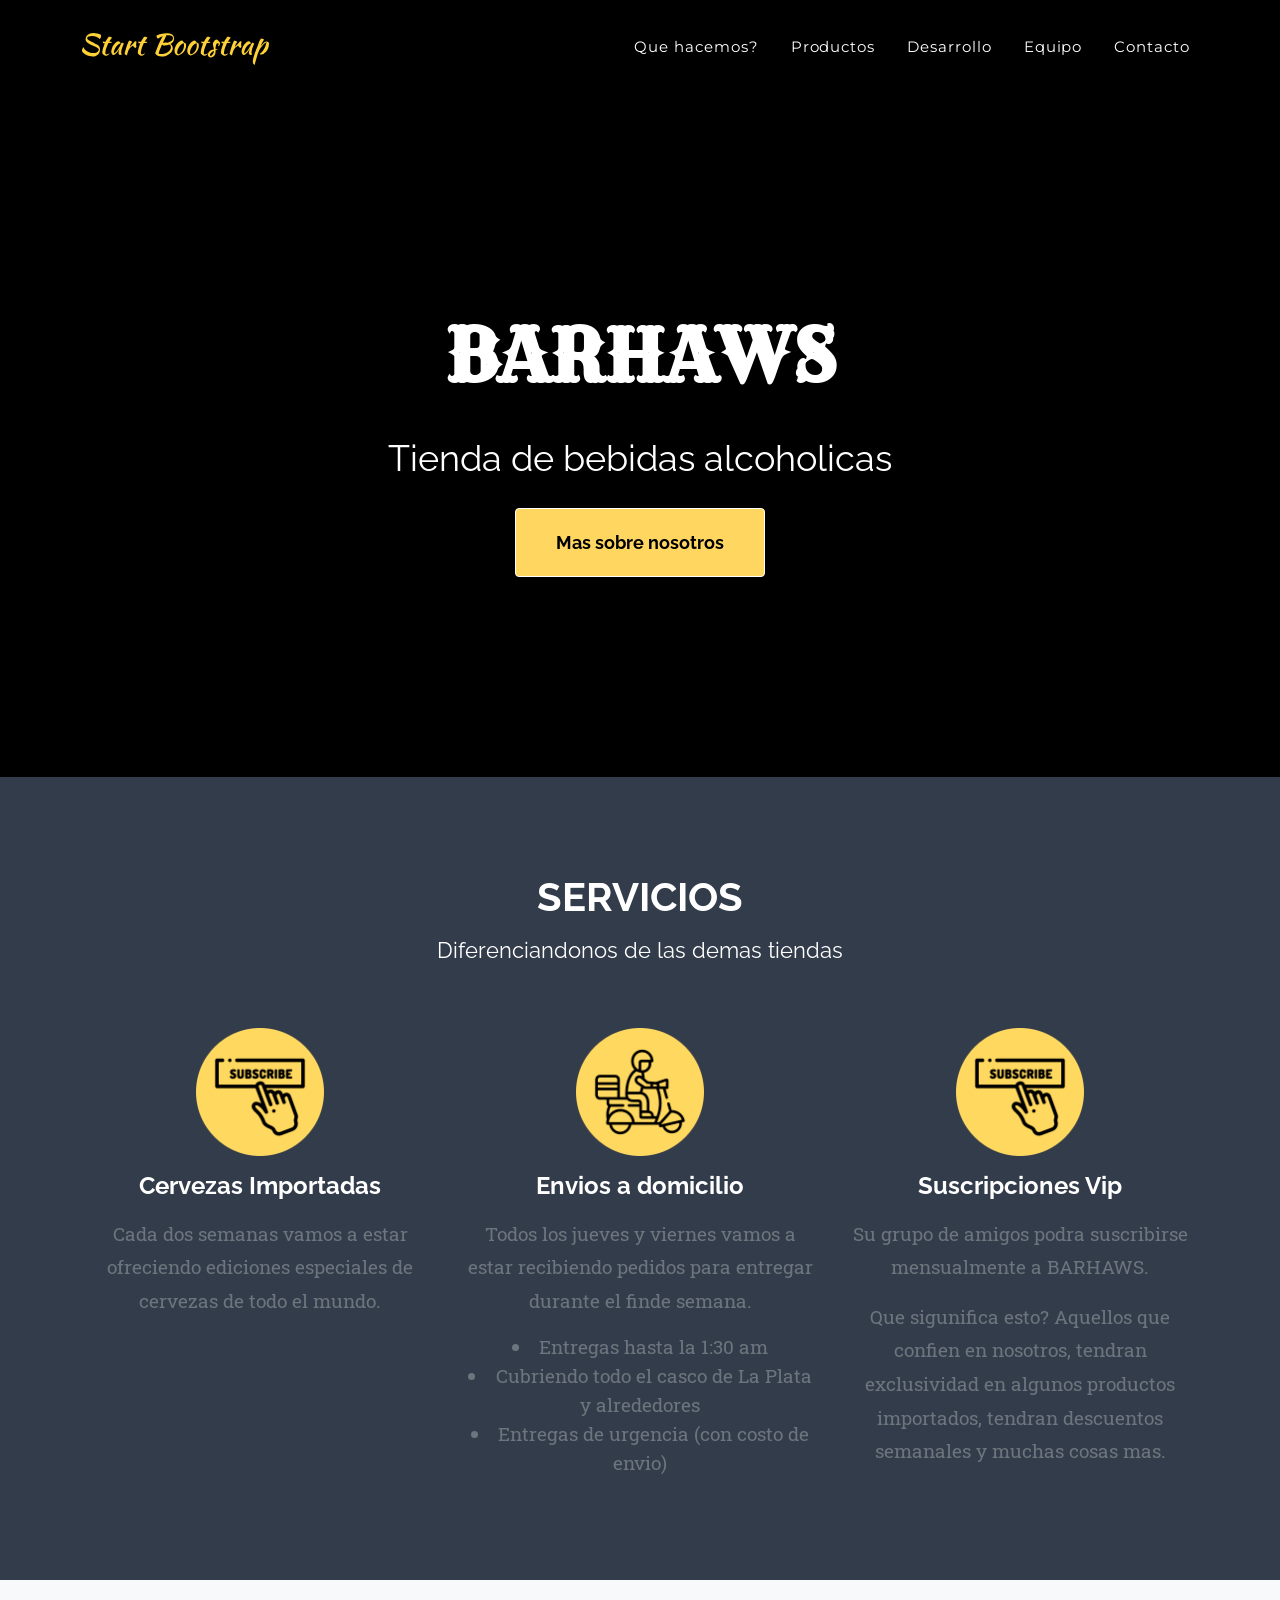
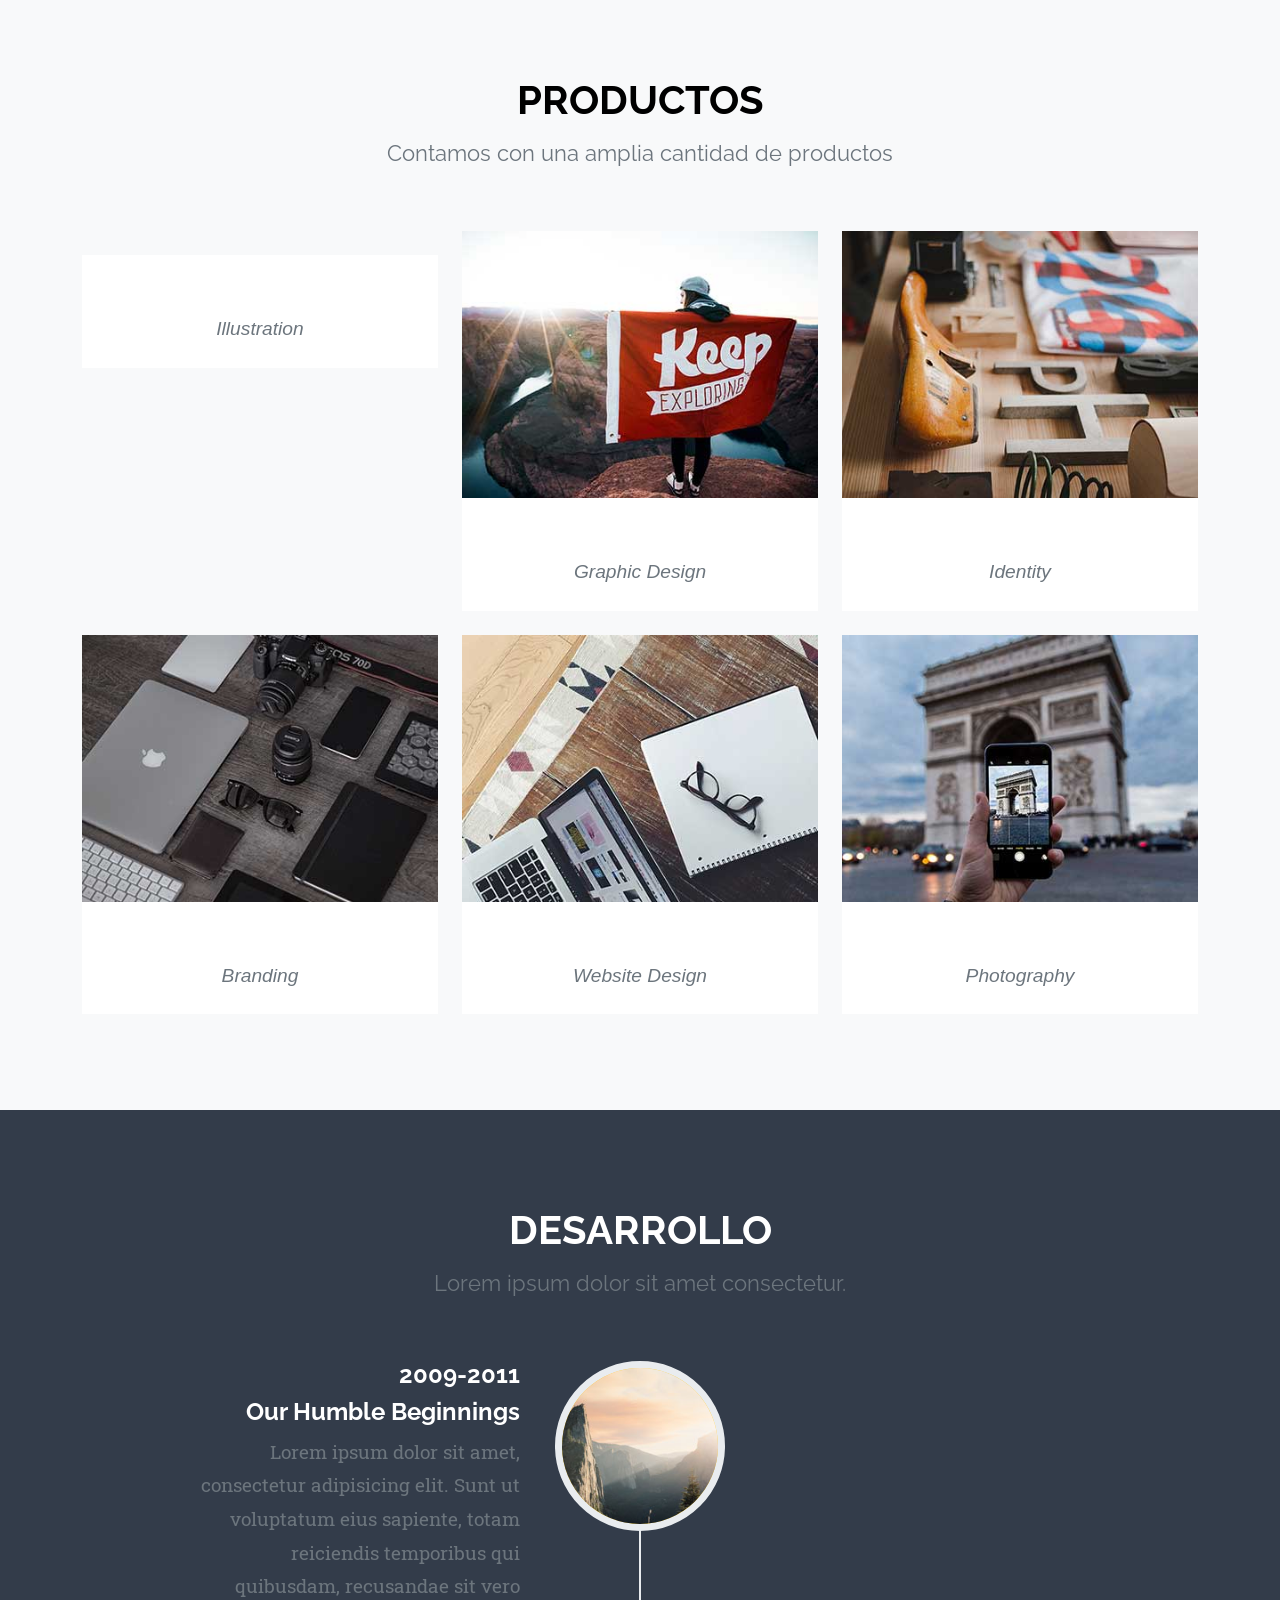
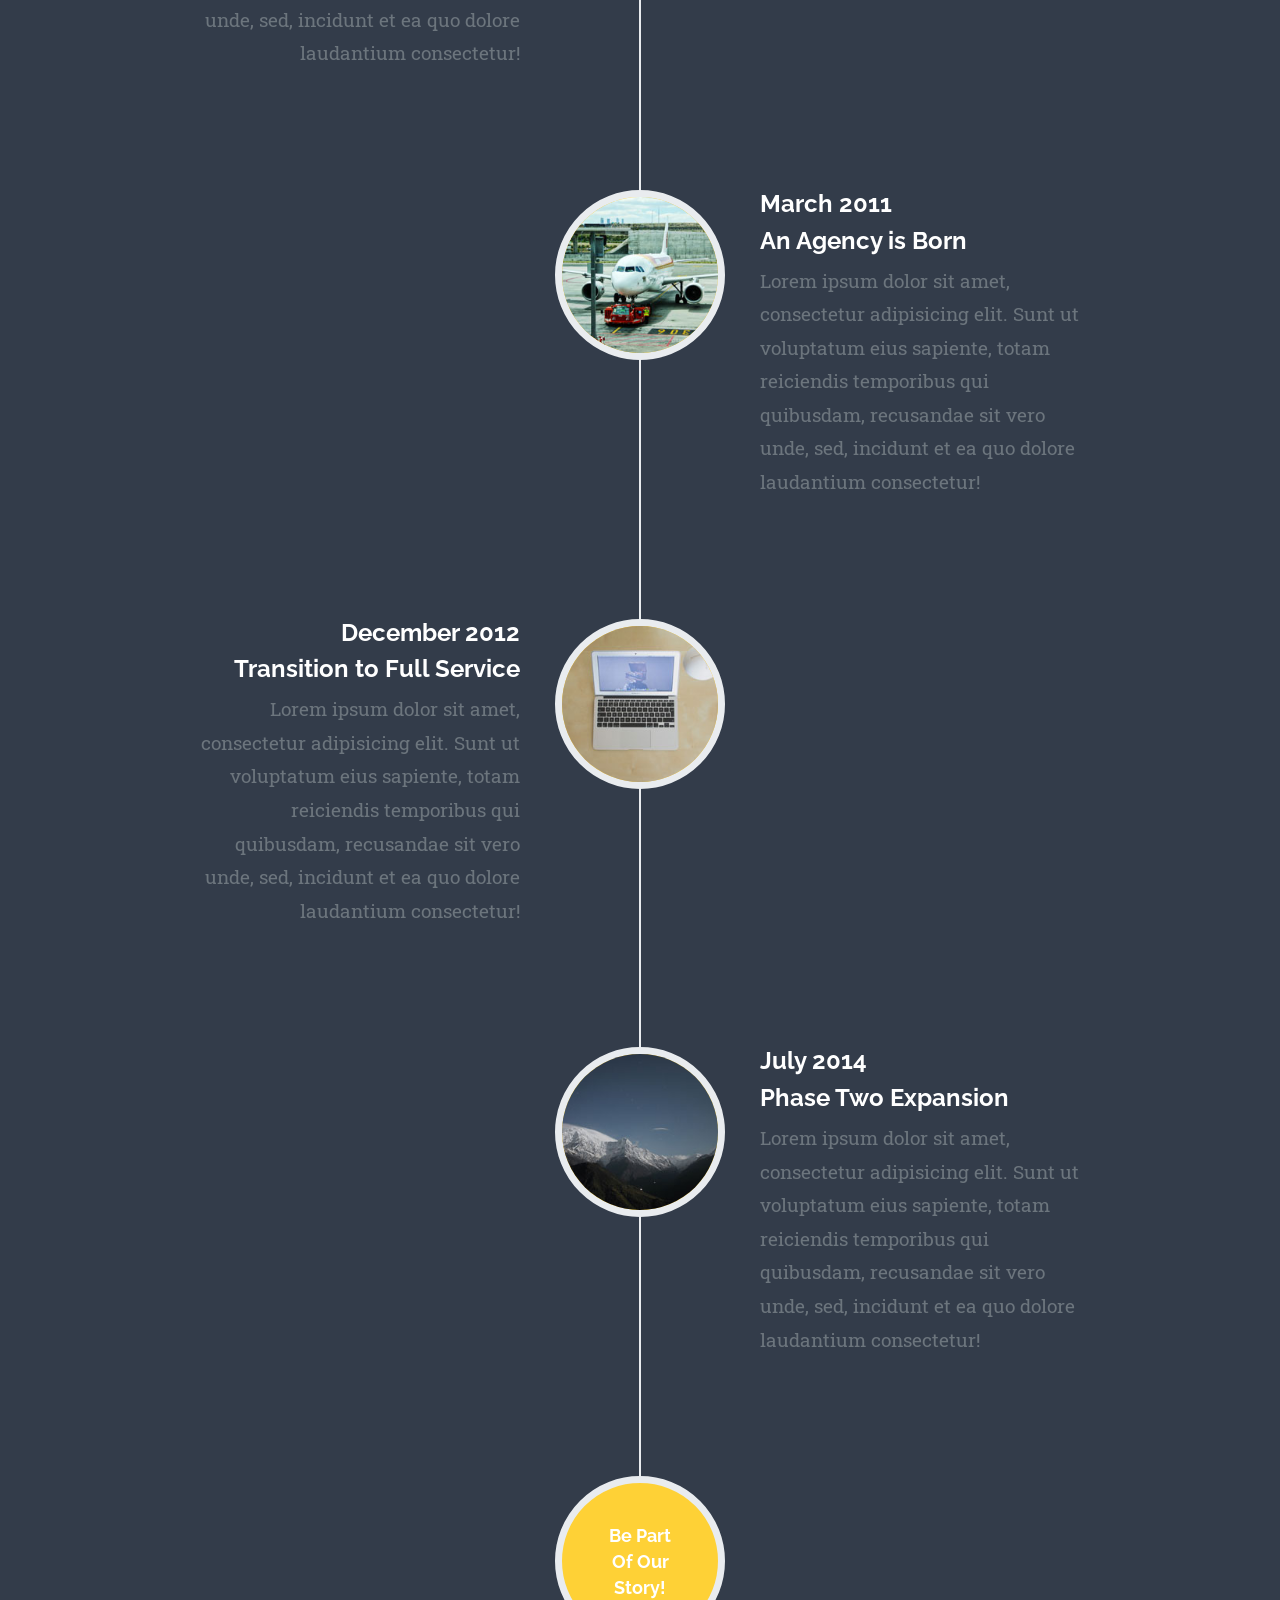
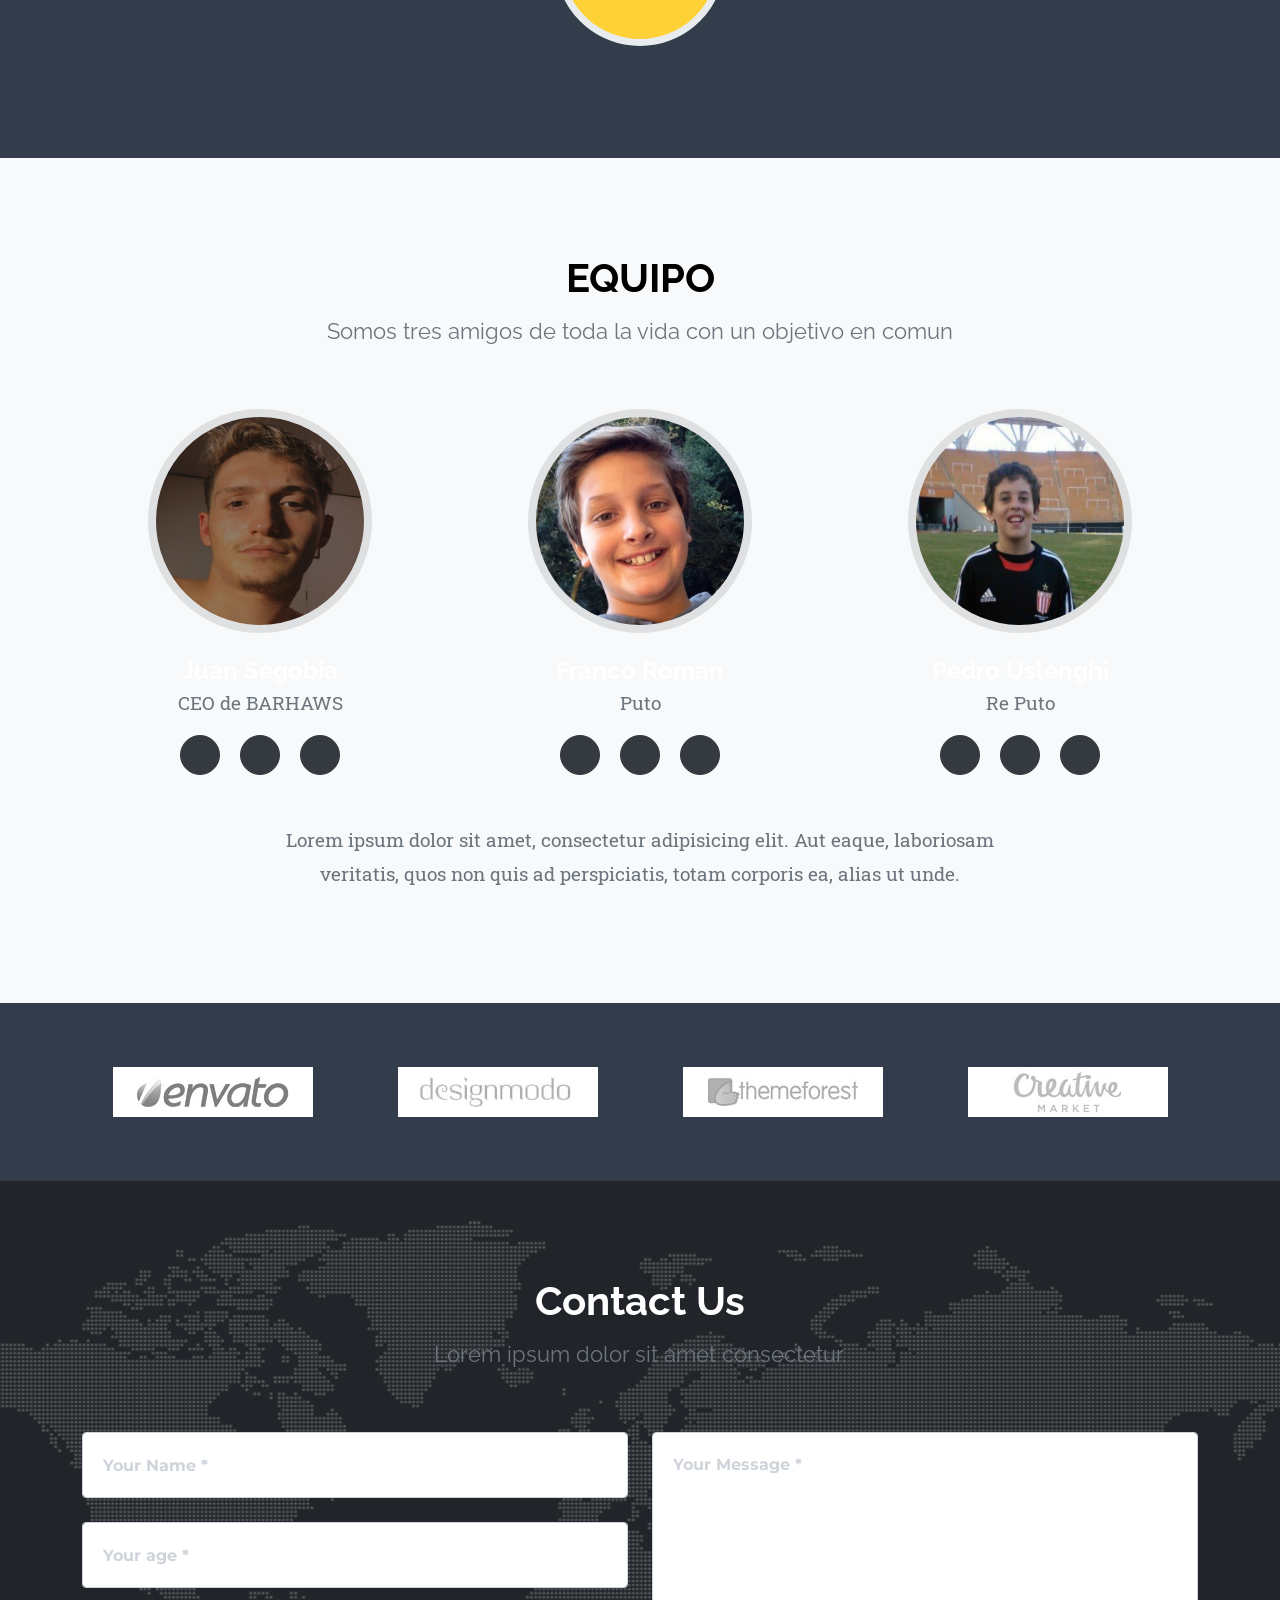
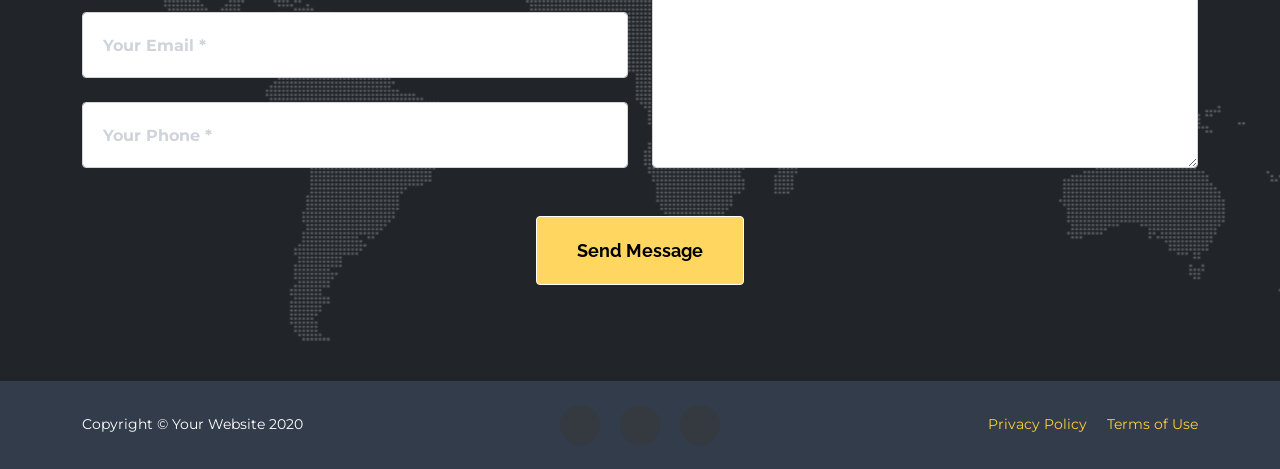
==== Paginaweb-1/index.html @ d89da829 "Add files via upload" ====
<!DOCTYPE html>
<html lang="en">
    <head>
        <meta charset="utf-8" />
        <meta name="viewport" content="width=device-width, initial-scale=1, shrink-to-fit=no" />
        <meta name="description" content="" />
        <meta name="author" content="" />
        <title>BARHAWS - Liquor Store</title>
        <link rel="icon" type="image/x-icon" href="assets/img/favicon.ico" />
        <!-- Font Awesome icons (free version)-->
        <script src="https://use.fontawesome.com/releases/v5.13.0/js/all.js" crossorigin="anonymous"></script>
        <!-- Google fonts-->
        <link href="https://fonts.googleapis.com/css?family=Montserrat:400,700" rel="stylesheet" type="text/css" />
        <link href="https://fonts.googleapis.com/css2?family=Raleway&display=swap" rel="stylesheet">
        <link href="https://fonts.googleapis.com/css?family=Roboto+Slab:400,100,300,700" rel="stylesheet" type="text/css" />
        <link href="https://fonts.googleapis.com/css2?family=Rye&display=swap" rel="stylesheet" type="text/css">
        <!-- Core theme CSS (includes Bootstrap)-->
        <link href="css/styles.css" rel="stylesheet" />
    </head>
    <body id="page-top">
        <!-- Navigation-->
        <nav class="navbar navbar-expand-lg navbar-dark fixed-top" id="mainNav">
            <div class="container">
                <a class="navbar-brand js-scroll-trigger" href="#page-top"><img src="assets/img/navbar-logo.svg" alt="" /></a>
                <button class="navbar-toggler navbar-toggler-right" type="button" data-toggle="collapse" data-target="#navbarResponsive" aria-controls="navbarResponsive" aria-expanded="false" aria-label="Toggle navigation">
                    Menu
                    <i class="fas fa-bars ml-1"></i>
                </button>
                <div class="collapse navbar-collapse" id="navbarResponsive">
                    <ul class="navbar-nav text-uppercase ml-auto">
                        <li class="nav-item"><a class="nav-link js-scroll-trigger" href="#services">Que hacemos?</a></li>
                        <li class="nav-item"><a class="nav-link js-scroll-trigger" href="#portfolio">Productos</a></li>
                        <li class="nav-item"><a class="nav-link js-scroll-trigger" href="#about">Desarrollo</a></li>
                        <li class="nav-item"><a class="nav-link js-scroll-trigger" href="#team">Equipo</a></li>
                        <li class="nav-item"><a class="nav-link js-scroll-trigger" href="#contact">Contacto</a></li>
                    </ul>
                </div>
            </div>
        </nav>
        <!-- Masthead-->
        <header class="masthead">
            <div class="container">
              <div class="masthead-heading text-titulo">BARHAWS</div>
                <div class="masthead-subheading">Tienda de bebidas alcoholicas</div>
                <a class="btn btn-primary btn-xl text-uppercase js-scroll-trigger" href="#services">Mas sobre nosotros</a>
            </div>
        </header>
        <!-- Services-->
        <section class="page-section" id="services">
            <div class="container">
                <div class="text-center">
                    <h2 class="section-heading text-Servicios">Servicios</h2>
                    <h3 class="section-subheading">Diferenciandonos de las demas tiendas</h3>
                </div>
                <div class="row text-center">
                    <div class="col-md-4">
                        <img src="assets/img/suscribir.png" alt="">
                        <h4 class="my-3">Cervezas Importadas</h4>
                        <p class="text-muted">Cada dos semanas vamos a estar ofreciendo ediciones especiales de cervezas de todo el mundo.</p>
                    </div>
                    <div class="col-md-4">
                        <img src="assets/img/repartidor.png" alt="">
                        <h4 class="my-3">Envios a domicilio</h4>
                        <p class="text-muted">Todos los jueves y viernes vamos a estar recibiendo pedidos para entregar durante el finde semana.</p>
                        <li class="text-muted"> Entregas hasta la 1:30 am </li>
                        <li class="text-muted"> Cubriendo todo el casco de La Plata y alrededores </li>
                        <li class="text-muted"> Entregas de urgencia (con costo de envio)</li>

                    </div>
                    <div class="col-md-4">
                        <img src="assets/img/suscribir.png" alt="">
                        <h4 class="my-3">Suscripciones Vip</h4>
                        <p class="text-muted"> Su grupo de amigos podra suscribirse mensualmente a BARHAWS.</p>
                        <p class="text-muted"> Que sigunifica esto? Aquellos que confien en nosotros, tendran exclusividad en algunos productos importados, tendran descuentos semanales y muchas cosas mas. </p>
                    </div>
                </div>
            </div>
        </section>
        <!-- Portfolio Grid-->
        <section class="page-section bg-light" id="portfolio">
            <div class="container">
                <div class="text-center">
                    <h2 class="section-heading text-productos">Productos</h2>
                    <h3 class="section-subheading text-muted">Contamos con una amplia cantidad de productos</h3>
                </div>
                <div class="row">
                    <div class="col-lg-4 col-sm-6 mb-4">
                        <div class="portfolio-item">
                            <a class="portfolio-link" data-toggle="modal" href="#portfolioModal1">
                                <div class="portfolio-hover">
                                    <div class="portfolio-hover-content"><i class="fas fa-plus fa-3x"></i></div>
                                </div>
                                <img class="img-fluid" src="assets/img/logo.jpeg" alt="" />
                            </a>
                            <div class="portfolio-caption">
                                <div class="portfolio-caption-heading">Threads</div>
                                <div class="portfolio-caption-subheading text-muted">Illustration</div>
                            </div>
                        </div>
                    </div>
                    <div class="col-lg-4 col-sm-6 mb-4">
                        <div class="portfolio-item">
                            <a class="portfolio-link" data-toggle="modal" href="#portfolioModal2">
                                <div class="portfolio-hover">
                                    <div class="portfolio-hover-content"><i class="fas fa-plus fa-3x"></i></div>
                                </div>
                                <img class="img-fluid" src="assets/img/portfolio/02-thumbnail.jpg" alt="" />
                            </a>
                            <div class="portfolio-caption">
                                <div class="portfolio-caption-heading">Explore</div>
                                <div class="portfolio-caption-subheading text-muted">Graphic Design</div>
                            </div>
                        </div>
                    </div>
                    <div class="col-lg-4 col-sm-6 mb-4">
                        <div class="portfolio-item">
                            <a class="portfolio-link" data-toggle="modal" href="#portfolioModal3">
                                <div class="portfolio-hover">
                                    <div class="portfolio-hover-content"><i class="fas fa-plus fa-3x"></i></div>
                                </div>
                                <img class="img-fluid" src="assets/img/portfolio/03-thumbnail.jpg" alt="" />
                            </a>
                            <div class="portfolio-caption">
                                <div class="portfolio-caption-heading">Finish</div>
                                <div class="portfolio-caption-subheading text-muted">Identity</div>
                            </div>
                        </div>
                    </div>
                    <div class="col-lg-4 col-sm-6 mb-4 mb-lg-0">
                        <div class="portfolio-item">
                            <a class="portfolio-link" data-toggle="modal" href="#portfolioModal4">
                                <div class="portfolio-hover">
                                    <div class="portfolio-hover-content"><i class="fas fa-plus fa-3x"></i></div>
                                </div>
                                <img class="img-fluid" src="assets/img/portfolio/04-thumbnail.jpg" alt="" />
                            </a>
                            <div class="portfolio-caption">
                                <div class="portfolio-caption-heading">Lines</div>
                                <div class="portfolio-caption-subheading text-muted">Branding</div>
                            </div>
                        </div>
                    </div>
                    <div class="col-lg-4 col-sm-6 mb-4 mb-sm-0">
                        <div class="portfolio-item">
                            <a class="portfolio-link" data-toggle="modal" href="#portfolioModal5">
                                <div class="portfolio-hover">
                                    <div class="portfolio-hover-content"><i class="fas fa-plus fa-3x"></i></div>
                                </div>
                                <img class="img-fluid" src="assets/img/portfolio/05-thumbnail.jpg" alt="" />
                            </a>
                            <div class="portfolio-caption">
                                <div class="portfolio-caption-heading">Southwest</div>
                                <div class="portfolio-caption-subheading text-muted">Website Design</div>
                            </div>
                        </div>
                    </div>
                    <div class="col-lg-4 col-sm-6">
                        <div class="portfolio-item">
                            <a class="portfolio-link" data-toggle="modal" href="#portfolioModal6">
                                <div class="portfolio-hover">
                                    <div class="portfolio-hover-content"><i class="fas fa-plus fa-3x"></i></div>
                                </div>
                                <img class="img-fluid" src="assets/img/portfolio/06-thumbnail.jpg" alt="" />
                            </a>
                            <div class="portfolio-caption">
                                <div class="portfolio-caption-heading">Window</div>
                                <div class="portfolio-caption-subheading text-muted">Photography</div>
                            </div>
                        </div>
                    </div>
                </div>
            </div>
        </section>
        <!-- About-->
        <section class="page-section" id="about">
            <div class="container">
                <div class="text-center">
                    <h2 class="section-heading text-Desarrollo">Desarrollo</h2>
                    <h3 class="section-subheading text-muted">Lorem ipsum dolor sit amet consectetur.</h3>
                </div>
                <ul class="timeline">
                    <li>
                        <div class="timeline-image"><img class="rounded-circle img-fluid" src="assets/img/about/1.jpg" alt="" /></div>
                        <div class="timeline-panel">
                            <div class="timeline-heading">
                                <h4>2009-2011</h4>
                                <h4 class="subheading">Our Humble Beginnings</h4>
                            </div>
                            <div class="timeline-body"><p class="text-muted">Lorem ipsum dolor sit amet, consectetur adipisicing elit. Sunt ut voluptatum eius sapiente, totam reiciendis temporibus qui quibusdam, recusandae sit vero unde, sed, incidunt et ea quo dolore laudantium consectetur!</p></div>
                        </div>
                    </li>
                    <li class="timeline-inverted">
                        <div class="timeline-image"><img class="rounded-circle img-fluid" src="assets/img/about/2.jpg" alt="" /></div>
                        <div class="timeline-panel">
                            <div class="timeline-heading">
                                <h4>March 2011</h4>
                                <h4 class="subheading">An Agency is Born</h4>
                            </div>
                            <div class="timeline-body"><p class="text-muted">Lorem ipsum dolor sit amet, consectetur adipisicing elit. Sunt ut voluptatum eius sapiente, totam reiciendis temporibus qui quibusdam, recusandae sit vero unde, sed, incidunt et ea quo dolore laudantium consectetur!</p></div>
                        </div>
                    </li>
                    <li>
                        <div class="timeline-image"><img class="rounded-circle img-fluid" src="assets/img/about/3.jpg" alt="" /></div>
                        <div class="timeline-panel">
                            <div class="timeline-heading">
                                <h4>December 2012</h4>
                                <h4 class="subheading">Transition to Full Service</h4>
                            </div>
                            <div class="timeline-body"><p class="text-muted">Lorem ipsum dolor sit amet, consectetur adipisicing elit. Sunt ut voluptatum eius sapiente, totam reiciendis temporibus qui quibusdam, recusandae sit vero unde, sed, incidunt et ea quo dolore laudantium consectetur!</p></div>
                        </div>
                    </li>
                    <li class="timeline-inverted">
                        <div class="timeline-image"><img class="rounded-circle img-fluid" src="assets/img/about/4.jpg" alt="" /></div>
                        <div class="timeline-panel">
                            <div class="timeline-heading">
                                <h4>July 2014</h4>
                                <h4 class="subheading">Phase Two Expansion</h4>
                            </div>
                            <div class="timeline-body"><p class="text-muted">Lorem ipsum dolor sit amet, consectetur adipisicing elit. Sunt ut voluptatum eius sapiente, totam reiciendis temporibus qui quibusdam, recusandae sit vero unde, sed, incidunt et ea quo dolore laudantium consectetur!</p></div>
                        </div>
                    </li>
                    <li class="timeline-inverted">
                        <div class="timeline-image">
                            <h4>
                                Be Part
                                <br />
                                Of Our
                                <br />
                                Story!
                            </h4>
                        </div>
                    </li>
                </ul>
            </div>
        </section>
        <!-- Team-->
        <section class="page-section bg-light" id="team">
            <div class="container">
                <div class="text-center">
                    <h2 class="section-heading text-Equipo">Equipo</h2>
                    <h3 class="section-subheading text-muted">Somos tres amigos de toda la vida con un objetivo en comun</h3>
                </div>
                <div class="row">
                    <div class="col-lg-4">
                        <div class="team-member">
                            <img class="mx-auto rounded-circle" src="assets/img/team/juan.jpeg" alt="" />
                            <h4>Juan Segobia</h4>
                            <p class="text-muted">CEO de BARHAWS</p>
                            <a class="btn btn-dark btn-social mx-2" href="https://twitter.com/JuanSegobiaa" target="blank"><i class="fab fa-twitter"></i></a>
                            <a class="btn btn-dark btn-social mx-2" href="https://www.facebook.com/juan.segoo/" target="blank"><i class="fab fa-facebook-f"></i></a>
                            <a class="btn btn-dark btn-social mx-2" href="https://www.instagram.com/juansegobiaa/?hl=es-la" target="blank"><i class="fab fa-instagram"></i></a>
                        </div>
                    </div>
                    <div class="col-lg-4">
                        <div class="team-member">
                            <img class="mx-auto rounded-circle" src="assets/img/team/fran.jpg" alt="" />
                            <h4>Franco Roman</h4>
                            <p class="text-muted">Puto</p>
                            <a class="btn btn-dark btn-social mx-2" href="https://www.instagram.com/francoroman2/?hl=es-la" target="blank"><i class="fab fa-twitter"></i></a>
                            <a class="btn btn-dark btn-social mx-2" href="https://www.facebook.com/franco.romangelp" target="blank"><i class="fab fa-facebook-f"></i></a>
                            <a class="btn btn-dark btn-social mx-2" href="https://twitter.com/JuanSegobiaa" target="blank"><i class="fab fa-instagram"></i></a>
                        </div>
                    </div>
                    <div class="col-lg-4">
                        <div class="team-member">
                            <img class="mx-auto rounded-circle" src="assets/img/team/pedro1.jpg" alt="" />
                            <h4>Pedro Uslenghi</h4>
                            <p class="text-muted">Re Puto</p>
                            <a class="btn btn-dark btn-social mx-2" href="https://twitter.com/UslenghiPedro" target="blank"><i class="fab fa-twitter"></i></a>
                            <a class="btn btn-dark btn-social mx-2" href="https://www.facebook.com/pedro.uslenghi.9" target="blank"><i class="fab fa-facebook-f"></i></a>
                            <a class="btn btn-dark btn-social mx-2" href="https://www.instagram.com/pedro.uslenghi/?hl=es-la" target="blank"><i class="fab fa-instagram"></i></a>
                        </div>
                    </div>
                </div>
                <div class="row">
                    <div class="col-lg-8 mx-auto text-center"><p class="large text-muted">Lorem ipsum dolor sit amet, consectetur adipisicing elit. Aut eaque, laboriosam veritatis, quos non quis ad perspiciatis, totam corporis ea, alias ut unde.</p></div>
                </div>
            </div>
        </section>
        <!-- Clients-->
        <div class="py-5">
            <div class="container">
                <div class="row">
                    <div class="col-md-3 col-sm-6 my-3">
                        <a href="#!"><img class="img-fluid d-block mx-auto" src="assets/img/logos/envato.jpg" alt="" /></a>
                    </div>
                    <div class="col-md-3 col-sm-6 my-3">
                        <a href="#!"><img class="img-fluid d-block mx-auto" src="assets/img/logos/designmodo.jpg" alt="" /></a>
                    </div>
                    <div class="col-md-3 col-sm-6 my-3">
                        <a href="#!"><img class="img-fluid d-block mx-auto" src="assets/img/logos/themeforest.jpg" alt="" /></a>
                    </div>
                    <div class="col-md-3 col-sm-6 my-3">
                        <a href="#!"><img class="img-fluid d-block mx-auto" src="assets/img/logos/creative-market.jpg" alt="" /></a>
                    </div>
                </div>
            </div>
        </div>
        <!-- Contact-->
        <section class="page-section" id="contact">
            <div class="container">
                <div class="text-center">
                    <h2 class="section-heading text-uppercase">Contact Us</h2>
                    <h3 class="section-subheading text-muted">Lorem ipsum dolor sit amet consectetur.</h3>
                </div>
                <form id="contactForm" name="sentMessage" novalidate="novalidate">
                    <div class="row align-items-stretch mb-5">
                        <div class="col-md-6">

                            <div class="form-group">
                                <input class="form-control" id="name" type="text" placeholder="Your Name *" required="required" data-validation-required-message="Please enter your name." />
                                <p class="help-block text-danger"></p>
                            </div>

                            <div class="form-group">
                              <input class="form-control" id="age" type="number" min="18" max="99" placeholder="Your age *" required="required" data-validation-required-message="Please enter your age." />
                              <p class="help-block text-danger"></p>
                            </div>

                            <div class="form-group">
                                <input class="form-control" id="email" type="email" placeholder="Your Email *" required="required" data-validation-required-message="Please enter your email address." />
                                <p class="help-block text-danger"></p>
                            </div>

                            <div class="form-group mb-md-0">
                                <input class="form-control" id="phone" type="tel" placeholder="Your Phone *" required="required" data-validation-required-message="Please enter your phone number." />
                                <p class="help-block text-danger"></p>
                            </div>

                        </div>
                        <div class="col-md-6">
                            <div class="form-group form-group-textarea mb-md-0">
                                <textarea class="form-control" id="message" placeholder="Your Message *" required="required" data-validation-required-message="Please enter a message."></textarea>
                                <p class="help-block text-danger"></p>
                            </div>
                        </div>
                    </div>
                    <div class="text-center">
                        <div id="success"></div>
                        <button class="btn btn-primary btn-xl text-uppercase" id="sendMessageButton" type="submit">Send Message</button>
                    </div>
                </form>
            </div>
        </section>
        <!-- Footer-->
        <footer class="footer py-4">
            <div class="container">
                <div class="row align-items-center">
                    <div class="col-lg-4 text-lg-left">Copyright © Your Website 2020</div>
                    <div class="col-lg-4 my-3 my-lg-0">
                        <a class="btn btn-dark btn-social mx-2" href="#!"><i class="fab fa-twitter"></i></a>
                        <a class="btn btn-dark btn-social mx-2" href="#!"><i class="fab fa-facebook-f"></i></a>
                        <a class="btn btn-dark btn-social mx-2" href="#!"><i class="fab fa-linkedin-in"></i></a>
                    </div>
                    <div class="col-lg-4 text-lg-right">
                        <a class="mr-3" href="#!">Privacy Policy</a>
                        <a href="#!">Terms of Use</a>
                    </div>
                </div>
            </div>
        </footer>
        <!-- Portfolio Modals-->
        <!-- Modal 1-->
        <div class="portfolio-modal modal fade" id="portfolioModal1" tabindex="-1" role="dialog" aria-hidden="true">
            <div class="modal-dialog">
                <div class="modal-content">
                    <div class="close-modal" data-dismiss="modal"><img src="assets/img/close-icon.svg" alt="Close modal" /></div>
                    <div class="container">
                        <div class="row justify-content-center">
                            <div class="col-lg-8">
                                <div class="modal-body">
                                    <!-- Project Details Go Here-->
                                    <h2 class="text-uppercase">Project Name</h2>
                                    <p class="item-intro text-muted">Lorem ipsum dolor sit amet consectetur.</p>
                                    <img class="img-fluid d-block mx-auto" src="assets/img/portfolio/01-full.jpg" alt="" />
                                    <p>Use this area to describe your project. Lorem ipsum dolor sit amet, consectetur adipisicing elit. Est blanditiis dolorem culpa incidunt minus dignissimos deserunt repellat aperiam quasi sunt officia expedita beatae cupiditate, maiores repudiandae, nostrum, reiciendis facere nemo!</p>
                                    <ul class="list-inline">
                                        <li>Date: January 2020</li>
                                        <li>Client: Threads</li>
                                        <li>Category: Illustration</li>
                                    </ul>
                                    <button class="btn btn-primary" data-dismiss="modal" type="button">
                                        <i class="fas fa-times mr-1"></i>
                                        Close Project
                                    </button>
                                </div>
                            </div>
                        </div>
                    </div>
                </div>
            </div>
        </div>
        <!-- Modal 2-->
        <div class="portfolio-modal modal fade" id="portfolioModal2" tabindex="-1" role="dialog" aria-hidden="true">
            <div class="modal-dialog">
                <div class="modal-content">
                    <div class="close-modal" data-dismiss="modal"><img src="assets/img/close-icon.svg" alt="Close modal" /></div>
                    <div class="container">
                        <div class="row justify-content-center">
                            <div class="col-lg-8">
                                <div class="modal-body">
                                    <!-- Project Details Go Here-->
                                    <h2 class="text-uppercase">Project Name</h2>
                                    <p class="item-intro text-muted">Lorem ipsum dolor sit amet consectetur.</p>
                                    <img class="img-fluid d-block mx-auto" src="assets/img/portfolio/02-full.jpg" alt="" />
                                    <p>Use this area to describe your project. Lorem ipsum dolor sit amet, consectetur adipisicing elit. Est blanditiis dolorem culpa incidunt minus dignissimos deserunt repellat aperiam quasi sunt officia expedita beatae cupiditate, maiores repudiandae, nostrum, reiciendis facere nemo!</p>
                                    <ul class="list-inline">
                                        <li>Date: January 2020</li>
                                        <li>Client: Explore</li>
                                        <li>Category: Graphic Design</li>
                                    </ul>
                                    <button class="btn btn-primary" data-dismiss="modal" type="button">
                                        <i class="fas fa-times mr-1"></i>
                                        Close Project
                                    </button>
                                </div>
                            </div>
                        </div>
                    </div>
                </div>
            </div>
        </div>
        <!-- Modal 3-->
        <div class="portfolio-modal modal fade" id="portfolioModal3" tabindex="-1" role="dialog" aria-hidden="true">
            <div class="modal-dialog">
                <div class="modal-content">
                    <div class="close-modal" data-dismiss="modal"><img src="assets/img/close-icon.svg" alt="Close modal" /></div>
                    <div class="container">
                        <div class="row justify-content-center">
                            <div class="col-lg-8">
                                <div class="modal-body">
                                    <!-- Project Details Go Here-->
                                    <h2 class="text-uppercase">Project Name</h2>
                                    <p class="item-intro text-muted">Lorem ipsum dolor sit amet consectetur.</p>
                                    <img class="img-fluid d-block mx-auto" src="assets/img/portfolio/03-full.jpg" alt="" />
                                    <p>Use this area to describe your project. Lorem ipsum dolor sit amet, consectetur adipisicing elit. Est blanditiis dolorem culpa incidunt minus dignissimos deserunt repellat aperiam quasi sunt officia expedita beatae cupiditate, maiores repudiandae, nostrum, reiciendis facere nemo!</p>
                                    <ul class="list-inline">
                                        <li>Date: January 2020</li>
                                        <li>Client: Finish</li>
                                        <li>Category: Identity</li>
                                    </ul>
                                    <button class="btn btn-primary" data-dismiss="modal" type="button">
                                        <i class="fas fa-times mr-1"></i>
                                        Close Project
                                    </button>
                                </div>
                            </div>
                        </div>
                    </div>
                </div>
            </div>
        </div>
        <!-- Modal 4-->
        <div class="portfolio-modal modal fade" id="portfolioModal4" tabindex="-1" role="dialog" aria-hidden="true">
            <div class="modal-dialog">
                <div class="modal-content">
                    <div class="close-modal" data-dismiss="modal"><img src="assets/img/close-icon.svg" alt="Close modal" /></div>
                    <div class="container">
                        <div class="row justify-content-center">
                            <div class="col-lg-8">
                                <div class="modal-body">
                                    <!-- Project Details Go Here-->
                                    <h2 class="text-uppercase">Project Name</h2>
                                    <p class="item-intro text-muted">Lorem ipsum dolor sit amet consectetur.</p>
                                    <img class="img-fluid d-block mx-auto" src="assets/img/portfolio/04-full.jpg" alt="" />
                                    <p>Use this area to describe your project. Lorem ipsum dolor sit amet, consectetur adipisicing elit. Est blanditiis dolorem culpa incidunt minus dignissimos deserunt repellat aperiam quasi sunt officia expedita beatae cupiditate, maiores repudiandae, nostrum, reiciendis facere nemo!</p>
                                    <ul class="list-inline">
                                        <li>Date: January 2020</li>
                                        <li>Client: Lines</li>
                                        <li>Category: Branding</li>
                                    </ul>
                                    <button class="btn btn-primary" data-dismiss="modal" type="button">
                                        <i class="fas fa-times mr-1"></i>
                                        Close Project
                                    </button>
                                </div>
                            </div>
                        </div>
                    </div>
                </div>
            </div>
        </div>
        <!-- Modal 5-->
        <div class="portfolio-modal modal fade" id="portfolioModal5" tabindex="-1" role="dialog" aria-hidden="true">
            <div class="modal-dialog">
                <div class="modal-content">
                    <div class="close-modal" data-dismiss="modal"><img src="assets/img/close-icon.svg" alt="Close modal" /></div>
                    <div class="container">
                        <div class="row justify-content-center">
                            <div class="col-lg-8">
                                <div class="modal-body">
                                    <!-- Project Details Go Here-->
                                    <h2 class="text-uppercase">Project Name</h2>
                                    <p class="item-intro text-muted">Lorem ipsum dolor sit amet consectetur.</p>
                                    <img class="img-fluid d-block mx-auto" src="assets/img/portfolio/05-full.jpg" alt="" />
                                    <p>Use this area to describe your project. Lorem ipsum dolor sit amet, consectetur adipisicing elit. Est blanditiis dolorem culpa incidunt minus dignissimos deserunt repellat aperiam quasi sunt officia expedita beatae cupiditate, maiores repudiandae, nostrum, reiciendis facere nemo!</p>
                                    <ul class="list-inline">
                                        <li>Date: January 2020</li>
                                        <li>Client: Southwest</li>
                                        <li>Category: Website Design</li>
                                    </ul>
                                    <button class="btn btn-primary" data-dismiss="modal" type="button">
                                        <i class="fas fa-times mr-1"></i>
                                        Close Project
                                    </button>
                                </div>
                            </div>
                        </div>
                    </div>
                </div>
            </div>
        </div>
        <!-- Modal 6-->
        <div class="portfolio-modal modal fade" id="portfolioModal6" tabindex="-1" role="dialog" aria-hidden="true">
            <div class="modal-dialog">
                <div class="modal-content">
                    <div class="close-modal" data-dismiss="modal"><img src="assets/img/close-icon.svg" alt="Close modal" /></div>
                    <div class="container">
                        <div class="row justify-content-center">
                            <div class="col-lg-8">
                                <div class="modal-body">
                                    <!-- Project Details Go Here-->
                                    <h2 class="text-uppercase">Project Name</h2>
                                    <p class="item-intro text-muted">Lorem ipsum dolor sit amet consectetur.</p>
                                    <img class="img-fluid d-block mx-auto" src="assets/img/portfolio/06-full.jpg" alt="" />
                                    <p>Use this area to describe your project. Lorem ipsum dolor sit amet, consectetur adipisicing elit. Est blanditiis dolorem culpa incidunt minus dignissimos deserunt repellat aperiam quasi sunt officia expedita beatae cupiditate, maiores repudiandae, nostrum, reiciendis facere nemo!</p>
                                    <ul class="list-inline">
                                        <li>Date: January 2020</li>
                                        <li>Client: Window</li>
                                        <li>Category: Photography</li>
                                    </ul>
                                    <button class="btn btn-primary" data-dismiss="modal" type="button">
                                        <i class="fas fa-times mr-1"></i>
                                        Close Project
                                    </button>
                                </div>
                            </div>
                        </div>
                    </div>
                </div>
            </div>
        </div>
        <!-- Bootstrap core JS-->
        <script src="https://cdnjs.cloudflare.com/ajax/libs/jquery/3.5.1/jquery.min.js"></script>
        <script src="https://stackpath.bootstrapcdn.com/bootstrap/4.5.0/js/bootstrap.bundle.min.js"></script>
        <!-- Third party plugin JS-->
        <script src="https://cdnjs.cloudflare.com/ajax/libs/jquery-easing/1.4.1/jquery.easing.min.js"></script>
        <!-- Contact form JS-->
        <script src="assets/mail/jqBootstrapValidation.js"></script>
        <script src="assets/mail/contact_me.js"></script>
        <!-- Core theme JS-->
        <script src="js/scripts.js"></script>
    </body>
</html>
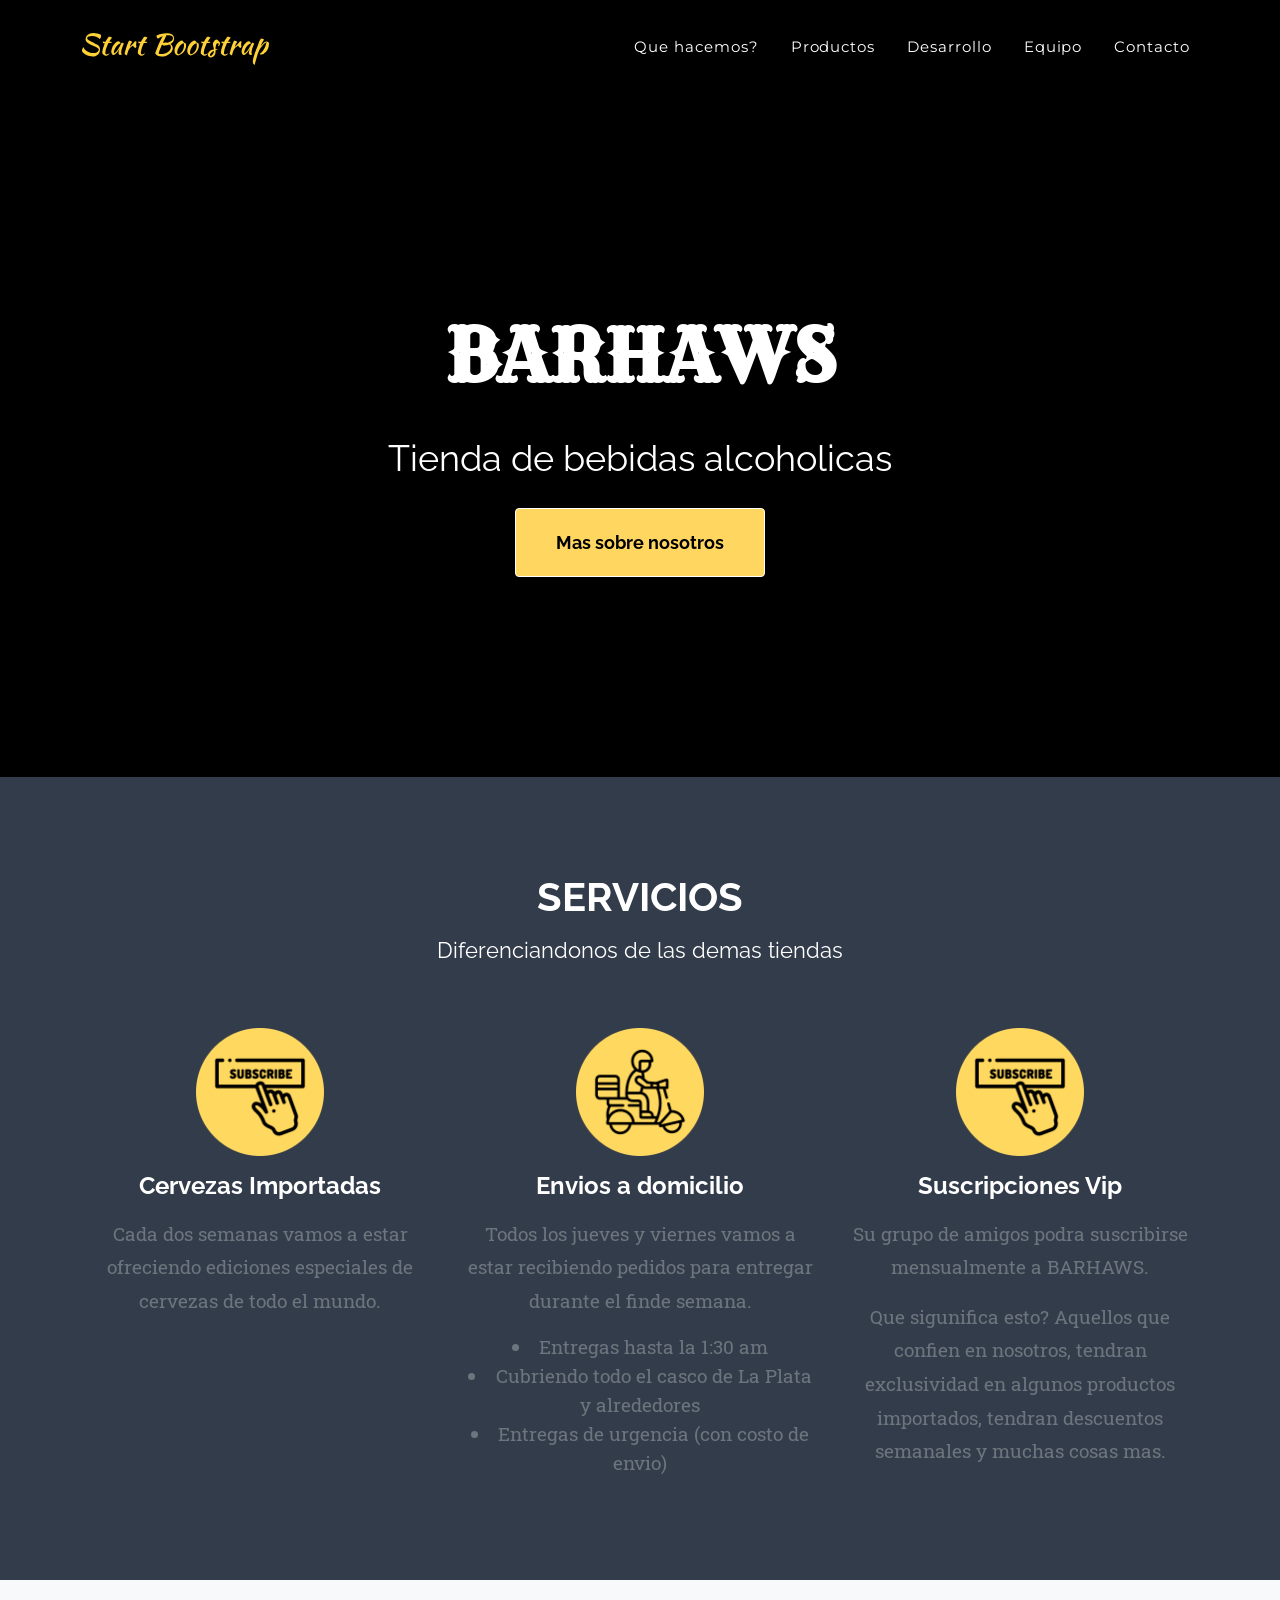
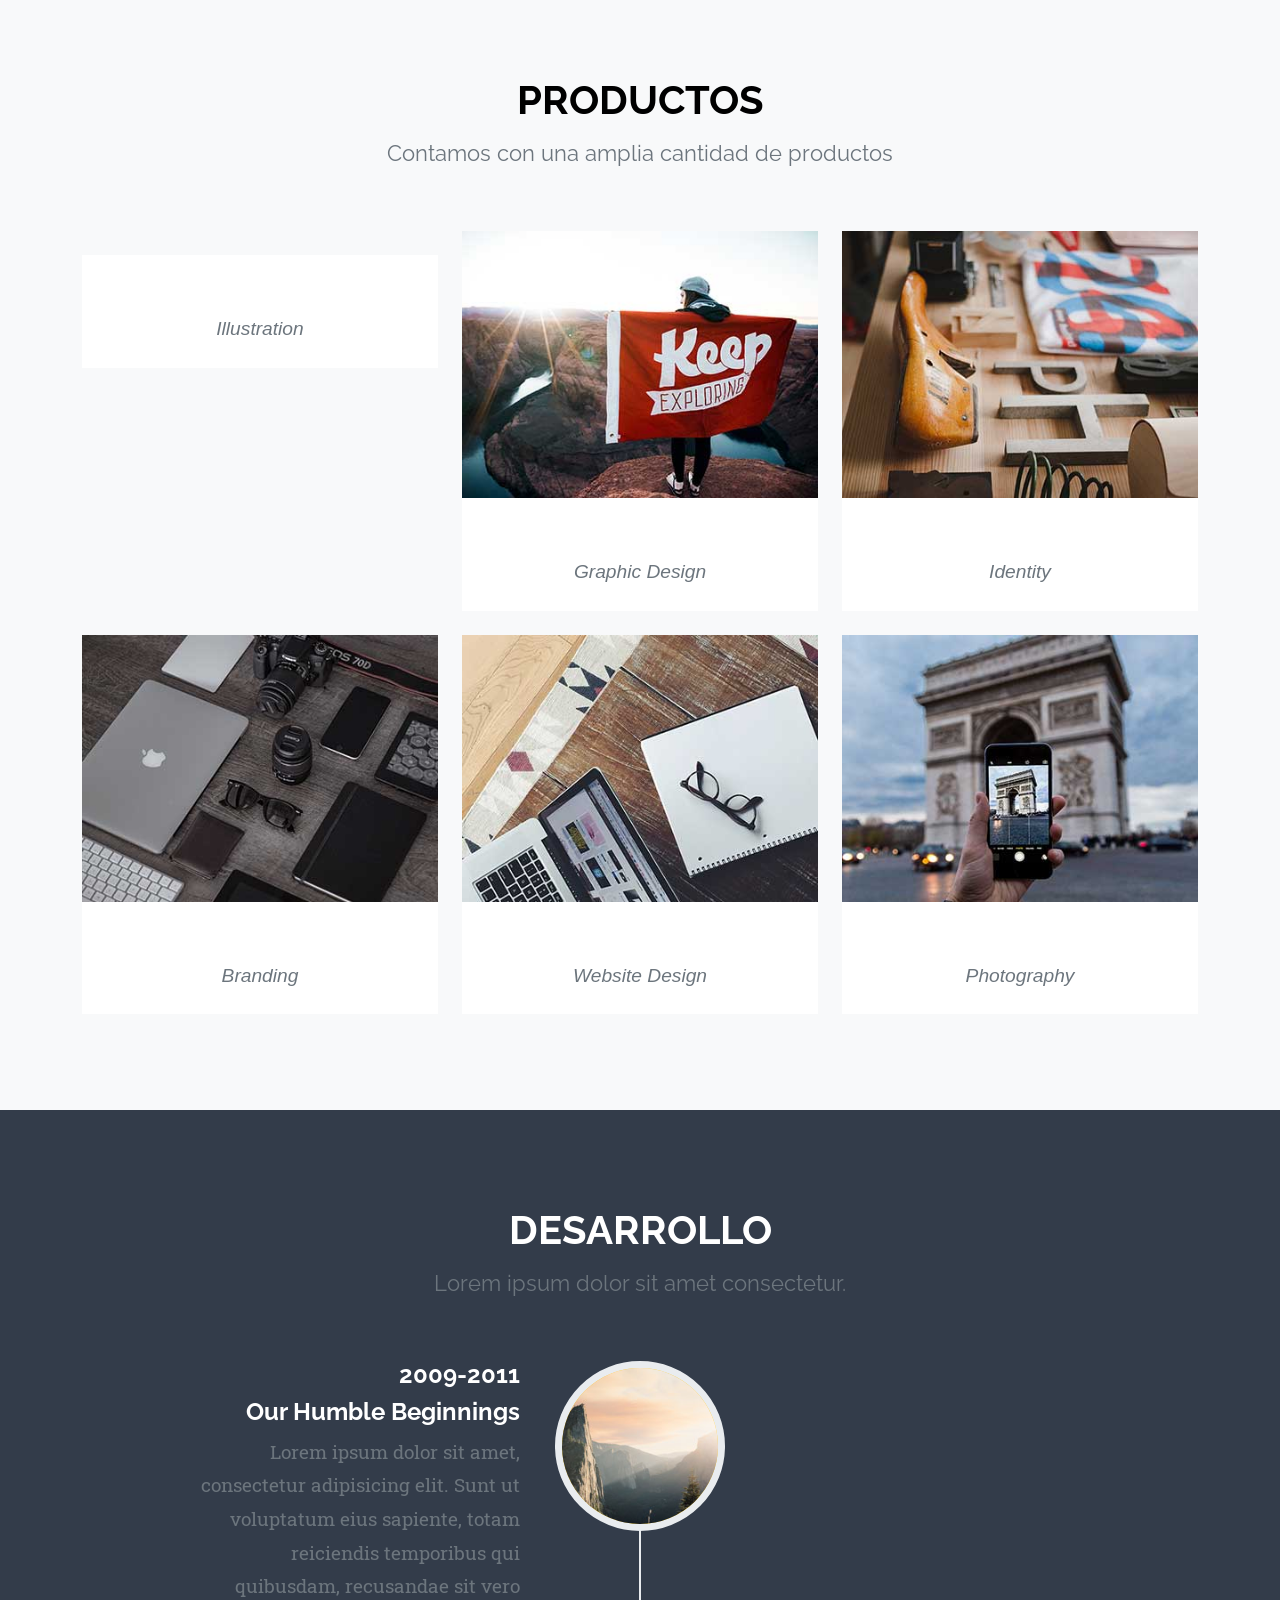
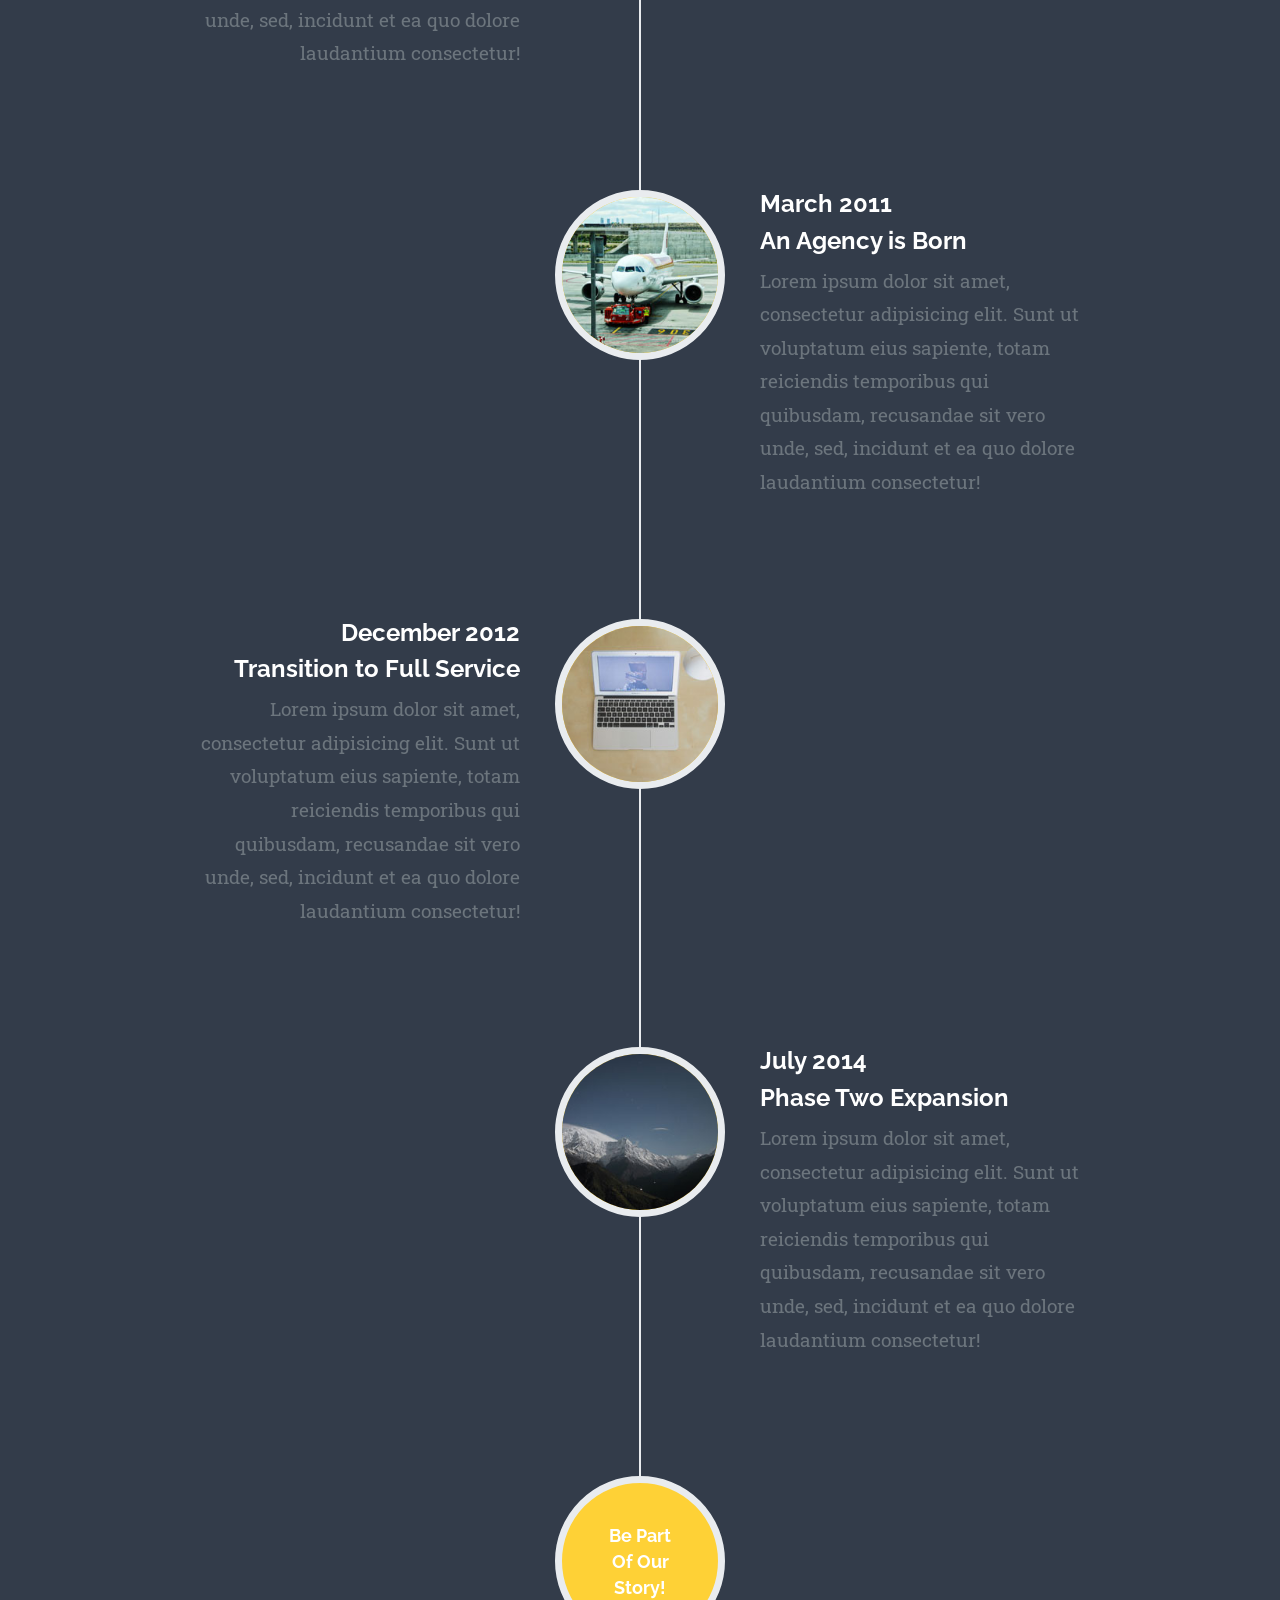
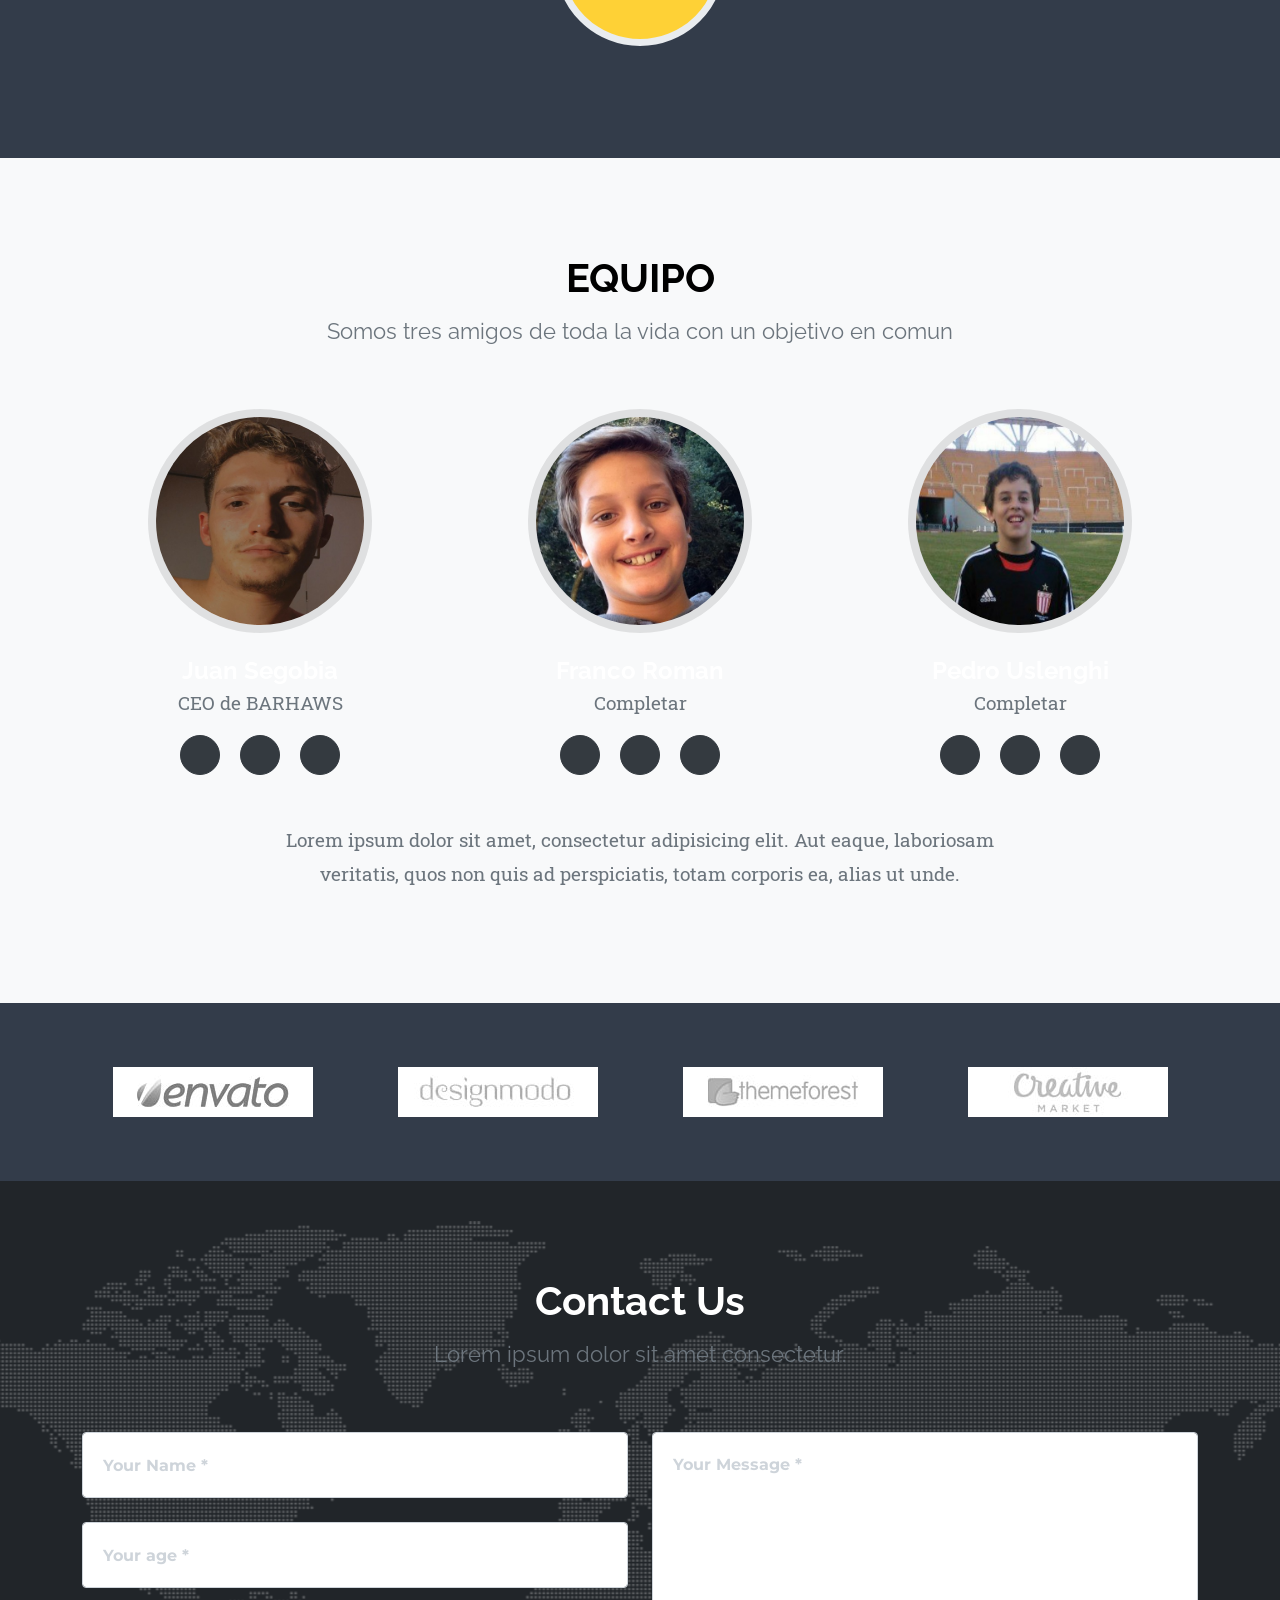
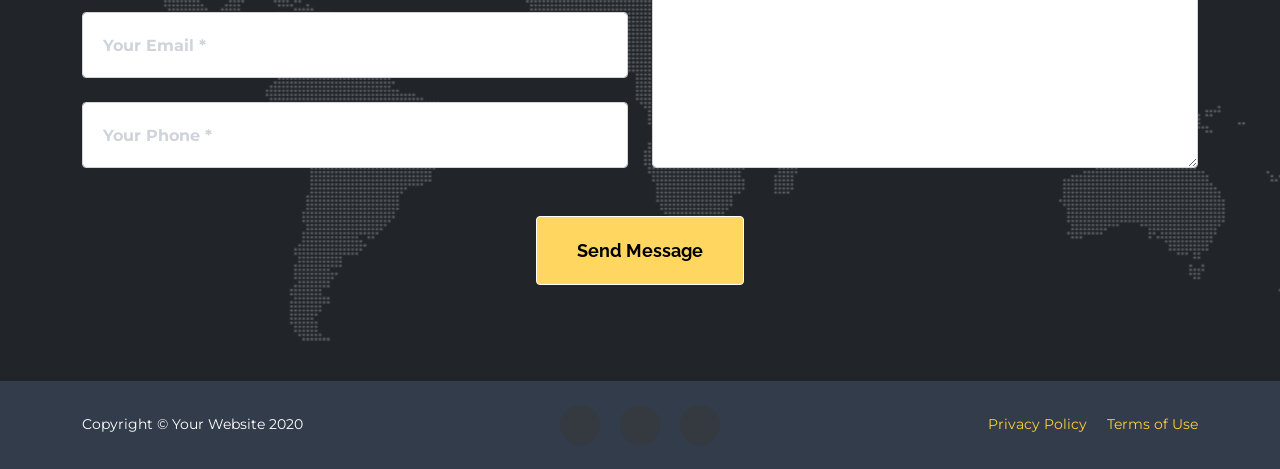
==== commit 2c3ab2c5: "Update index.html" ====
--- a/Paginaweb-1/index.html
+++ b/Paginaweb-1/index.html
@@ -255,17 +255,17 @@
                         <div class="team-member">
                             <img class="mx-auto rounded-circle" src="assets/img/team/fran.jpg" alt="" />
                             <h4>Franco Roman</h4>
-                            <p class="text-muted">Puto</p>
-                            <a class="btn btn-dark btn-social mx-2" href="https://www.instagram.com/francoroman2/?hl=es-la" target="blank"><i class="fab fa-twitter"></i></a>
+                            <p class="text-muted"> Completar </p>
+                            <a class="btn btn-dark btn-social mx-2" href="https://twitter.com/francoroman2" target="blank"><i class="fab fa-twitter"></i></a>
                             <a class="btn btn-dark btn-social mx-2" href="https://www.facebook.com/franco.romangelp" target="blank"><i class="fab fa-facebook-f"></i></a>
-                            <a class="btn btn-dark btn-social mx-2" href="https://twitter.com/JuanSegobiaa" target="blank"><i class="fab fa-instagram"></i></a>
+                            <a class="btn btn-dark btn-social mx-2" href="https://www.instagram.com/francoroman2/?hl=es-la" target="blank"><i class="fab fa-instagram"></i></a>
                         </div>
                     </div>
                     <div class="col-lg-4">
                         <div class="team-member">
                             <img class="mx-auto rounded-circle" src="assets/img/team/pedro1.jpg" alt="" />
                             <h4>Pedro Uslenghi</h4>
-                            <p class="text-muted">Re Puto</p>
+                            <p class="text-muted"> Completar </p>
                             <a class="btn btn-dark btn-social mx-2" href="https://twitter.com/UslenghiPedro" target="blank"><i class="fab fa-twitter"></i></a>
                             <a class="btn btn-dark btn-social mx-2" href="https://www.facebook.com/pedro.uslenghi.9" target="blank"><i class="fab fa-facebook-f"></i></a>
                             <a class="btn btn-dark btn-social mx-2" href="https://www.instagram.com/pedro.uslenghi/?hl=es-la" target="blank"><i class="fab fa-instagram"></i></a>
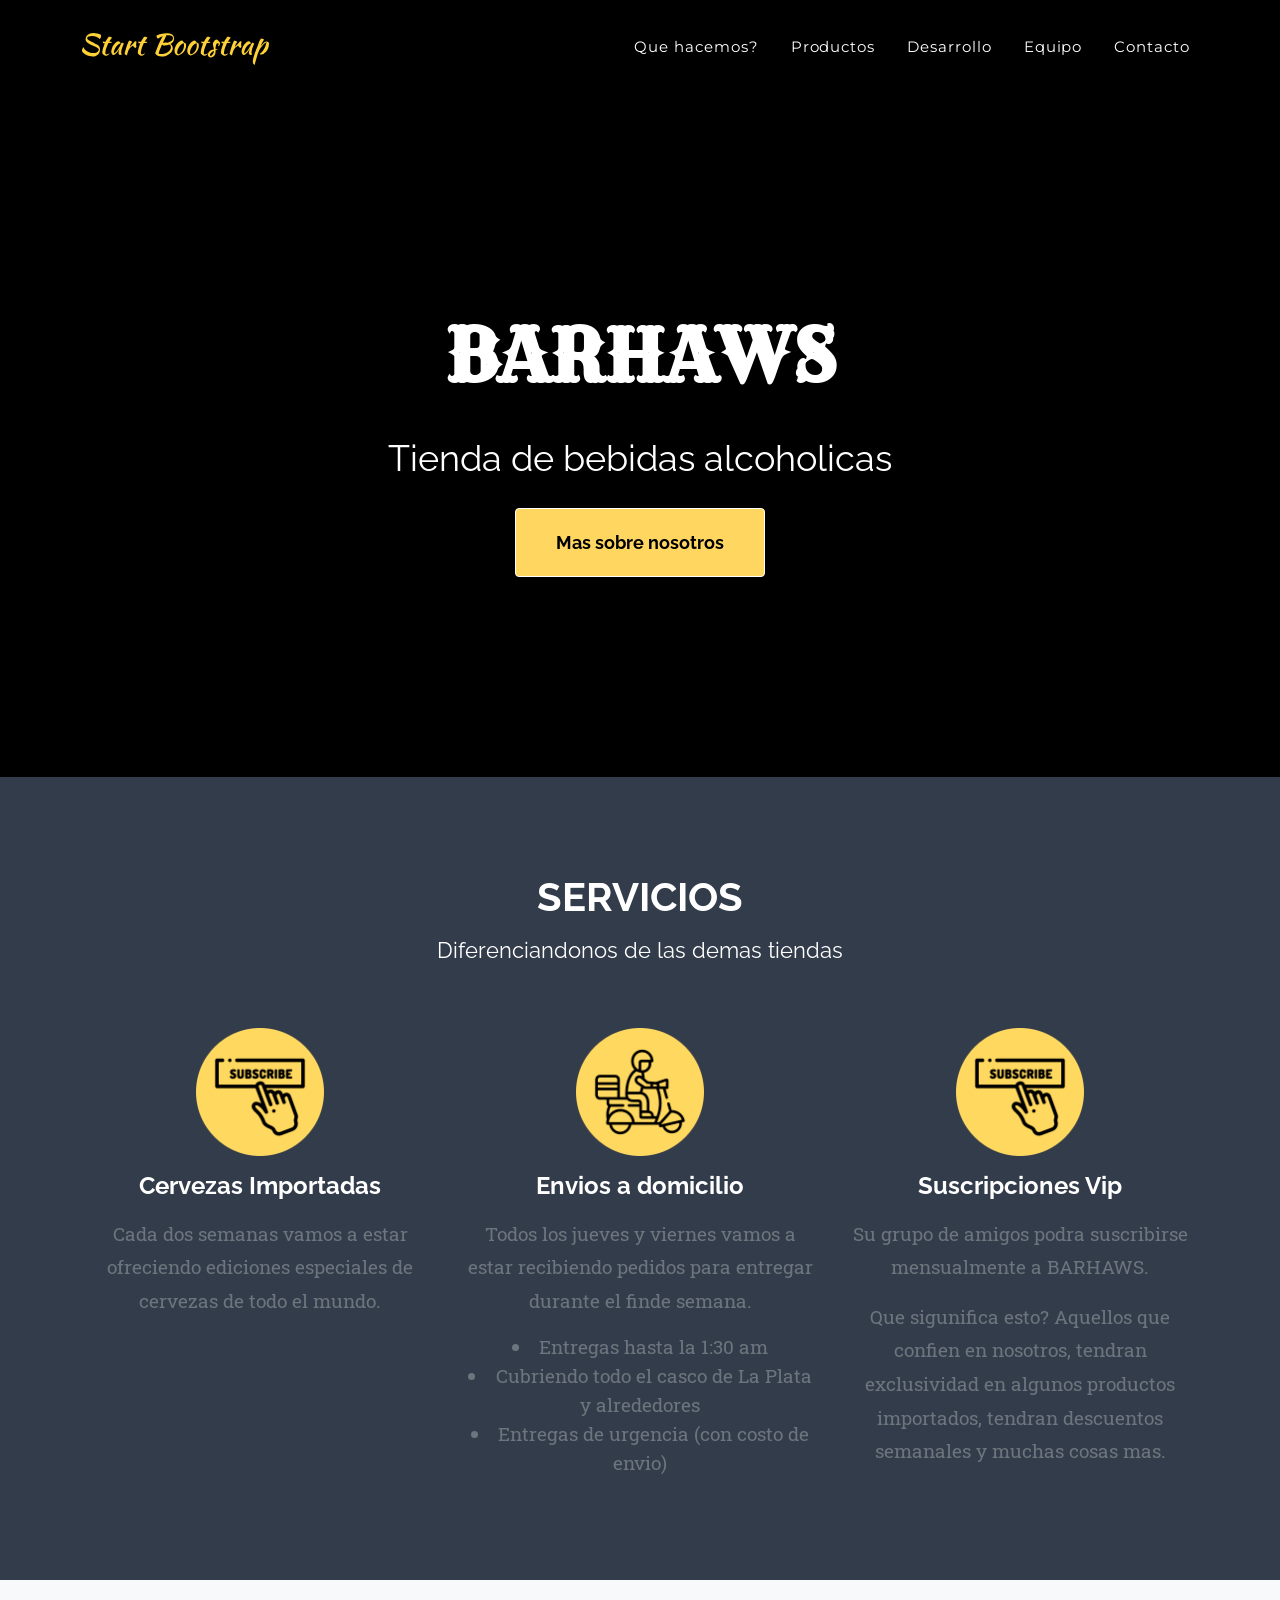
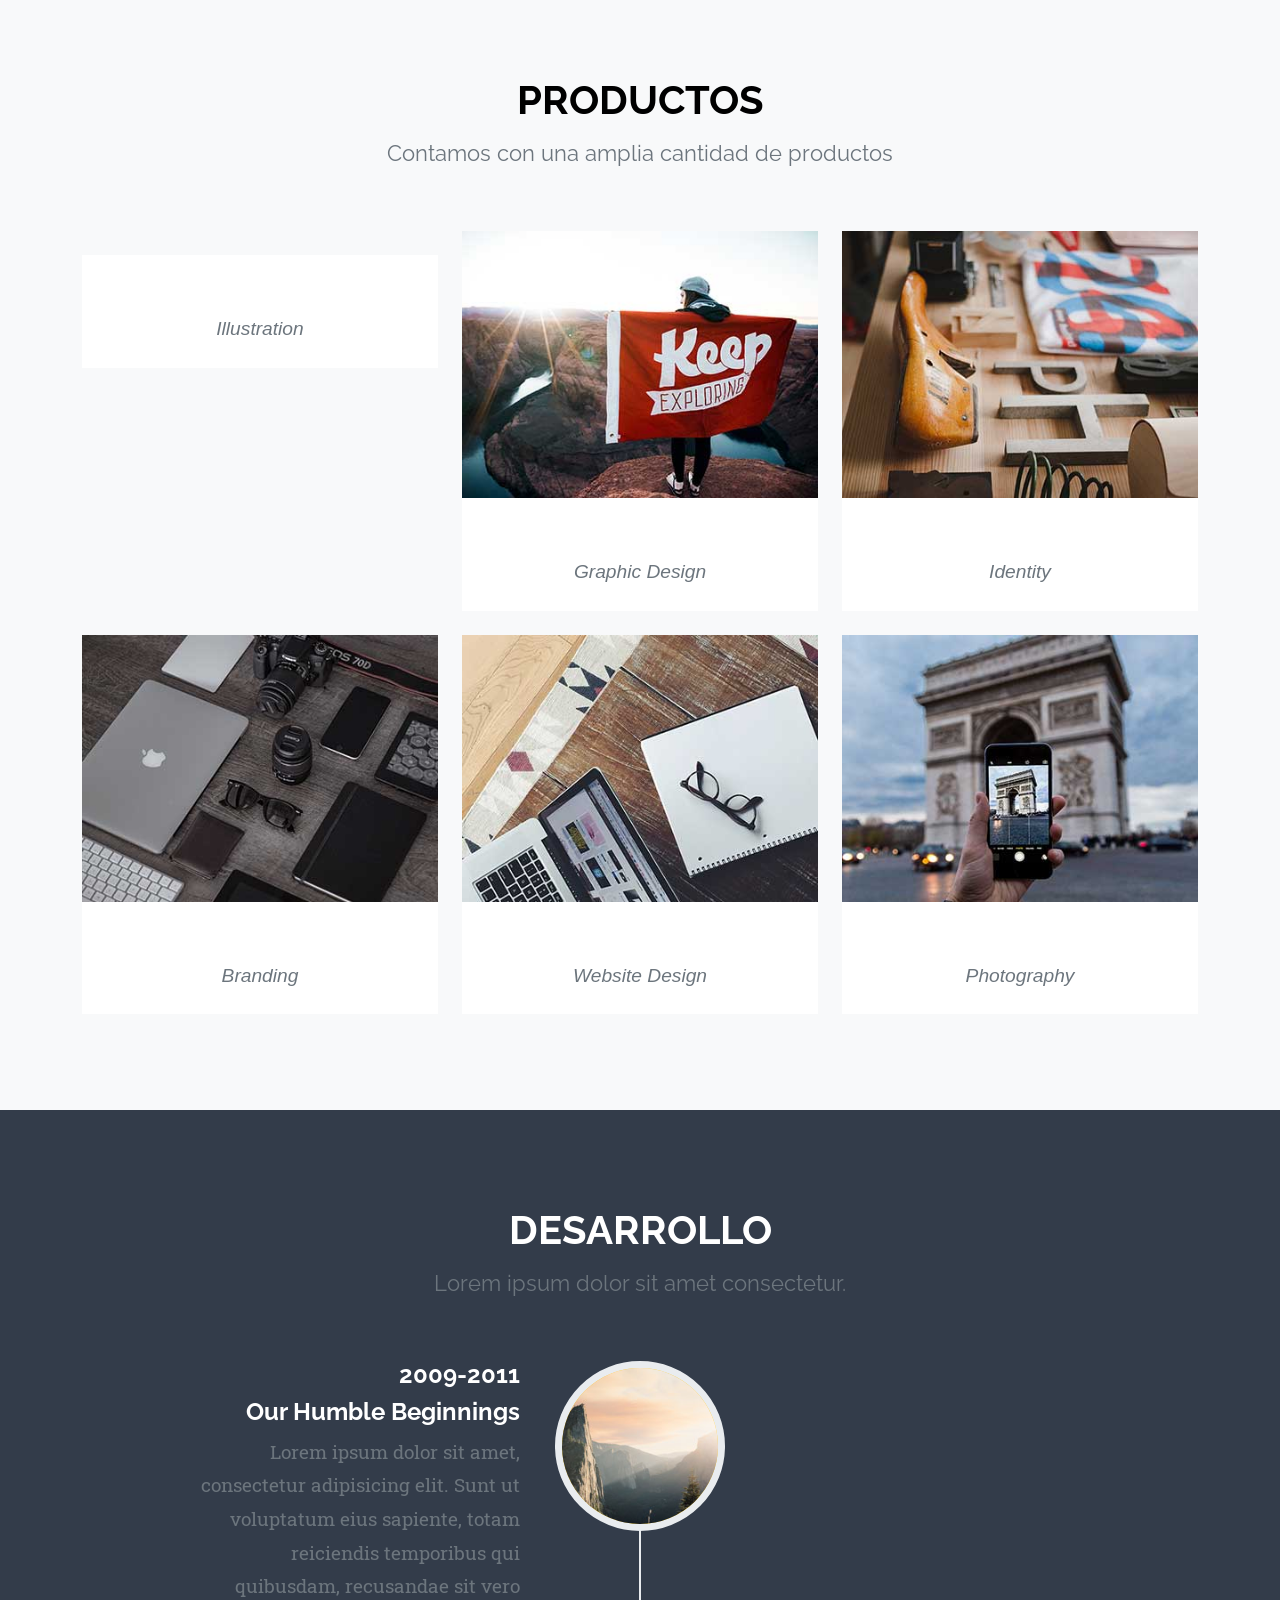
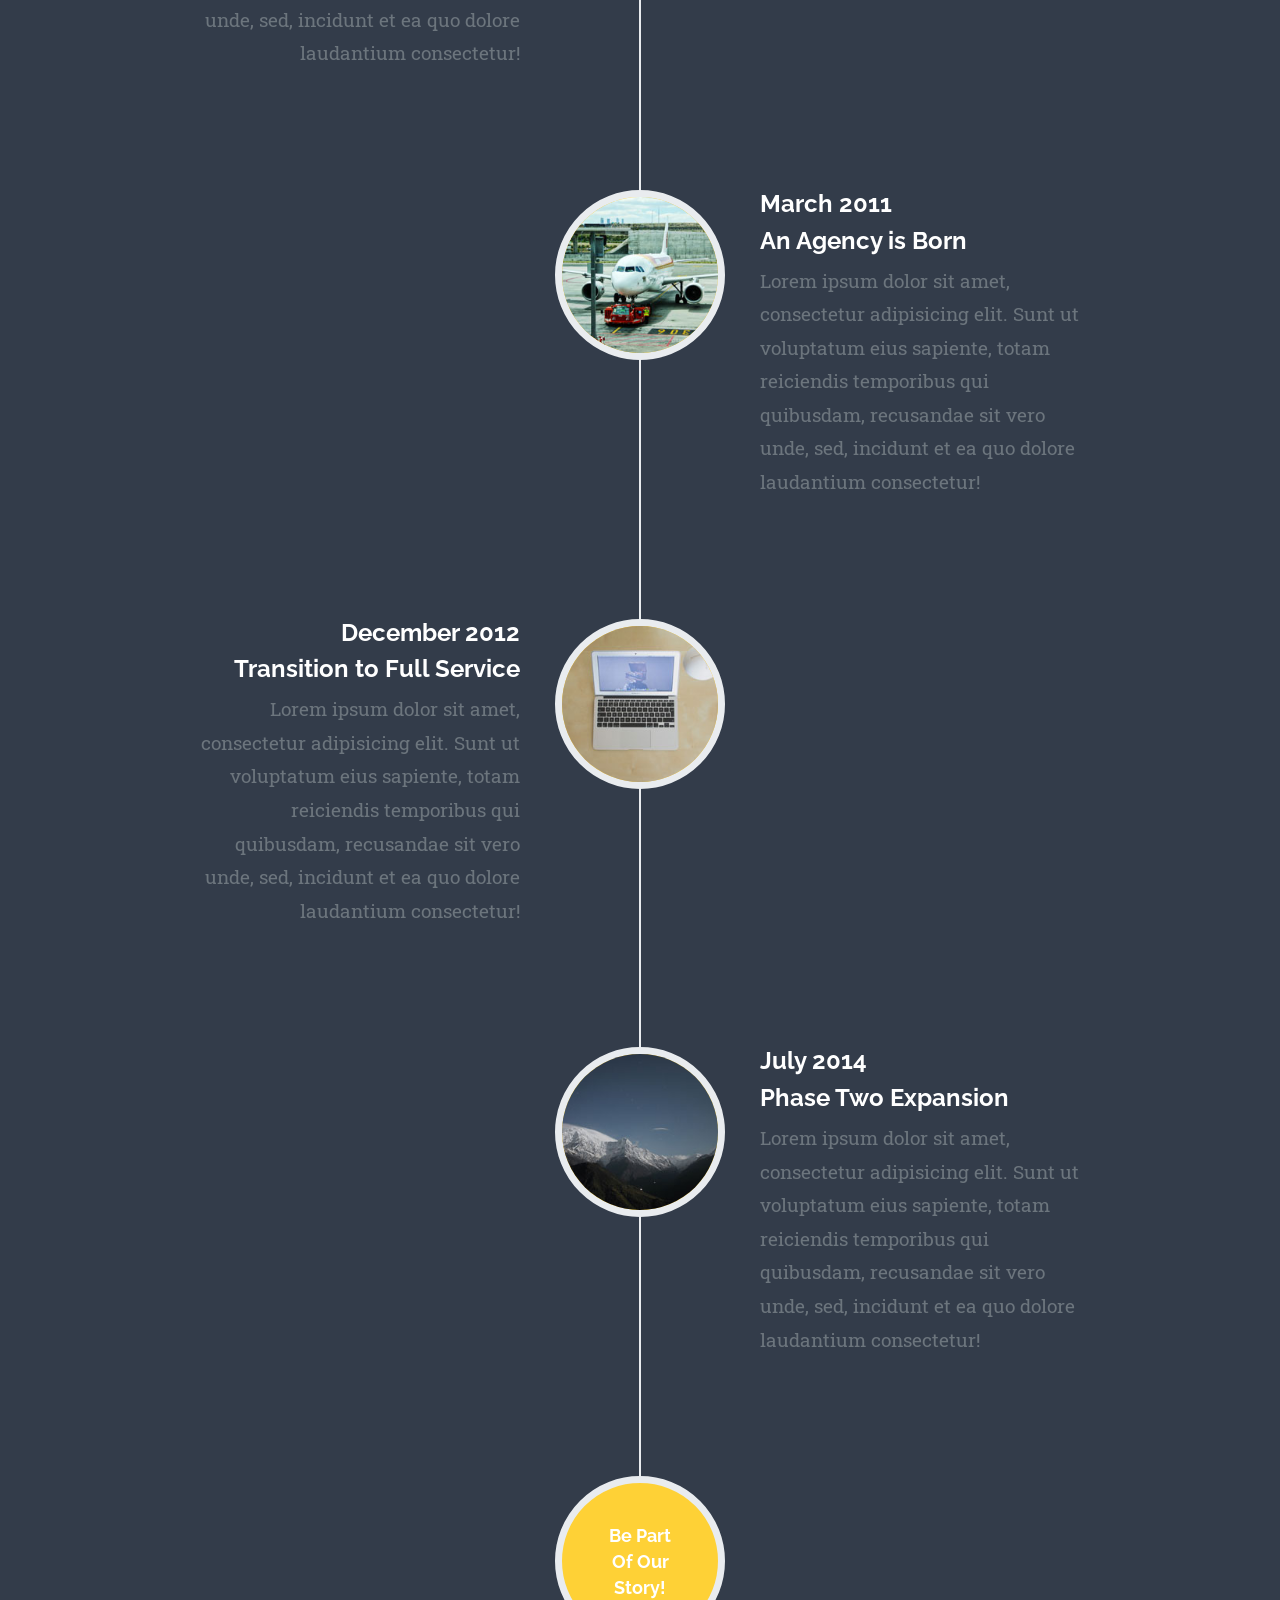
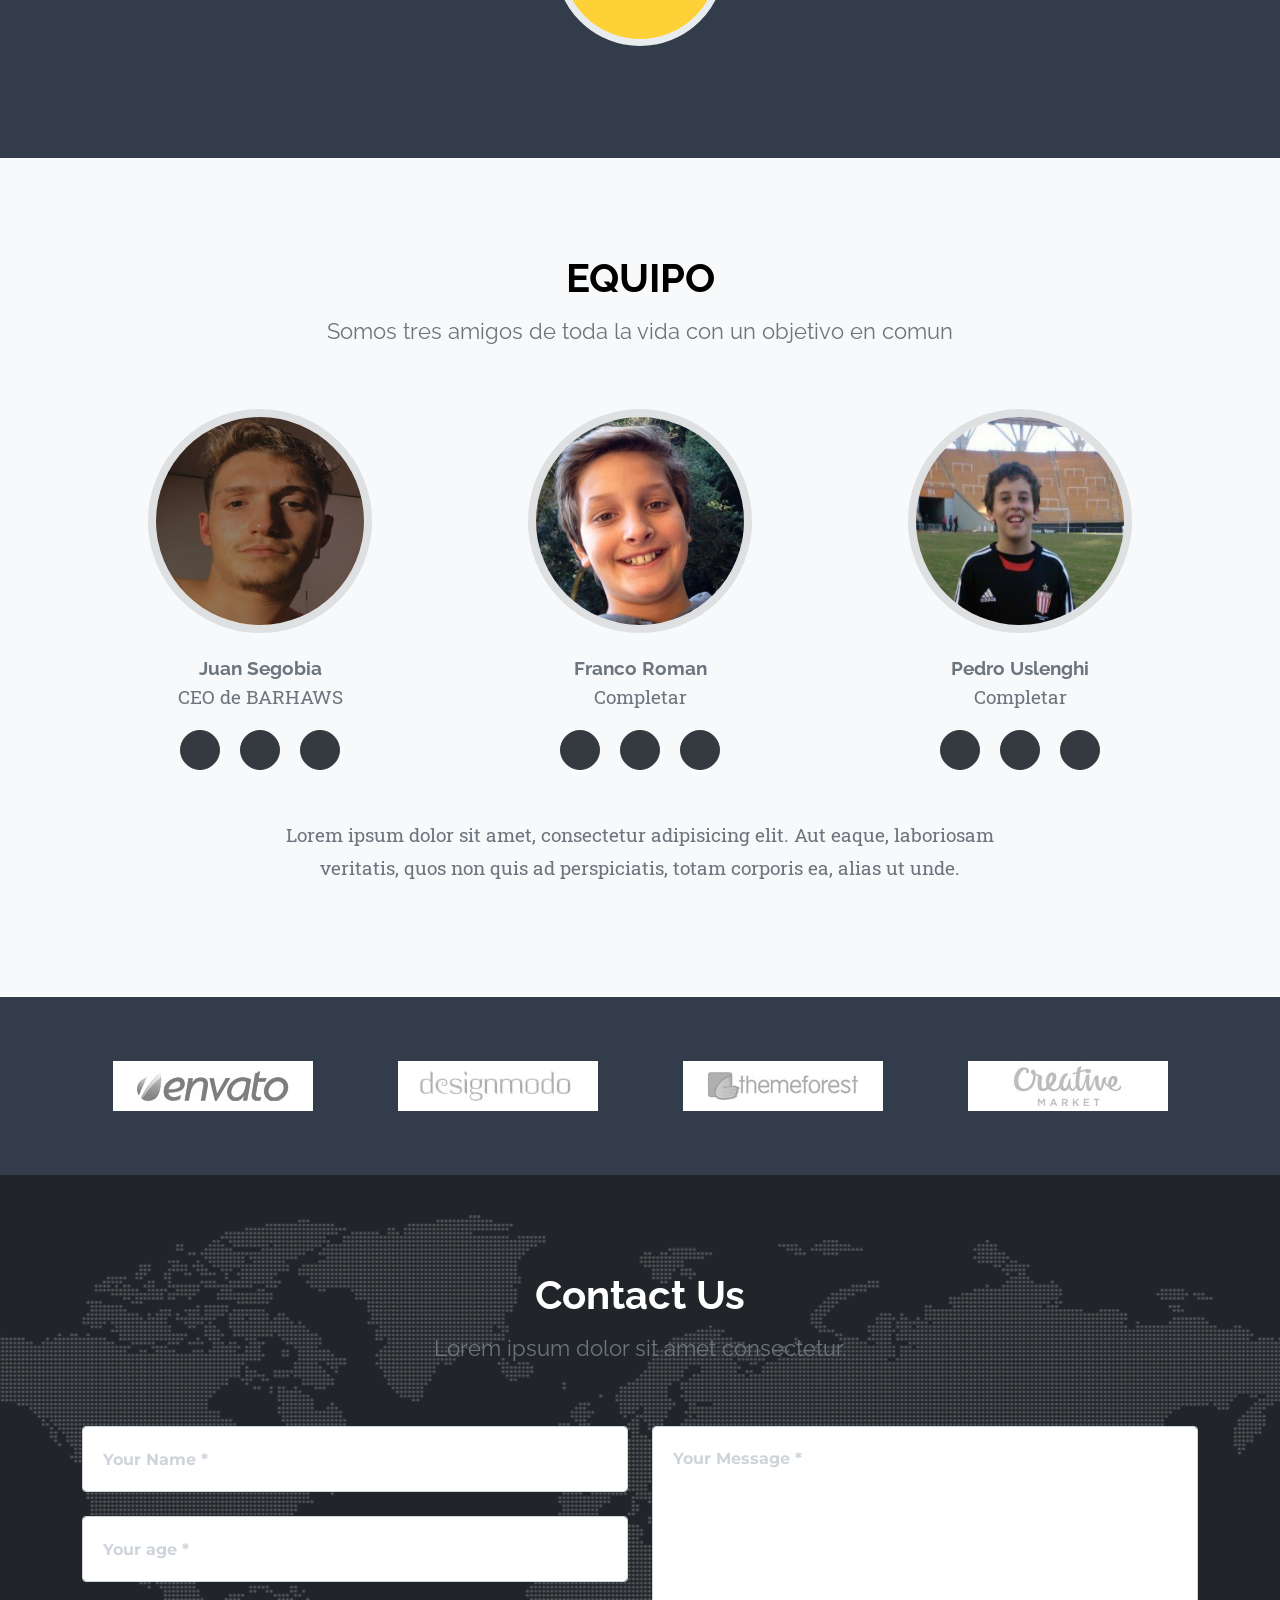
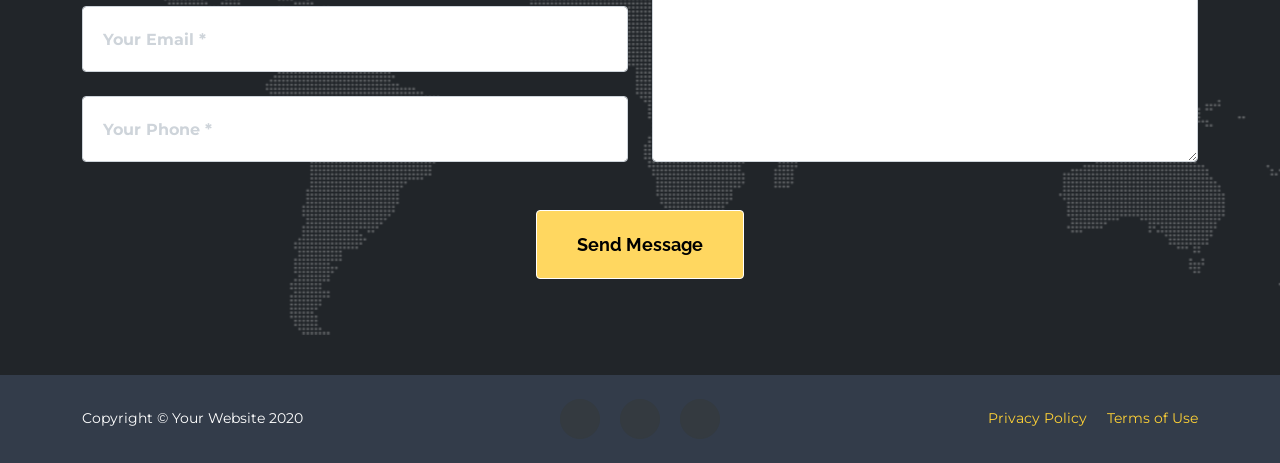
==== commit fd0f3c26: "Update index.html" ====
--- a/Paginaweb-1/index.html
+++ b/Paginaweb-1/index.html
@@ -6,7 +6,7 @@
         <meta name="description" content="" />
         <meta name="author" content="" />
         <title>BARHAWS - Liquor Store</title>
-        <link rel="icon" type="image/x-icon" href="assets/img/favicon.ico" />
+        <link rel="icon" type="image/x-icon" href="assets/img/beer-bottle.png" />
         <!-- Font Awesome icons (free version)-->
         <script src="https://use.fontawesome.com/releases/v5.13.0/js/all.js" crossorigin="anonymous"></script>
         <!-- Google fonts-->
@@ -244,7 +244,7 @@
                     <div class="col-lg-4">
                         <div class="team-member">
                             <img class="mx-auto rounded-circle" src="assets/img/team/juan.jpeg" alt="" />
-                            <h4>Juan Segobia</h4>
+                            <h4 class="text-muted">Juan Segobia</h4>
                             <p class="text-muted">CEO de BARHAWS</p>
                             <a class="btn btn-dark btn-social mx-2" href="https://twitter.com/JuanSegobiaa" target="blank"><i class="fab fa-twitter"></i></a>
                             <a class="btn btn-dark btn-social mx-2" href="https://www.facebook.com/juan.segoo/" target="blank"><i class="fab fa-facebook-f"></i></a>
@@ -254,7 +254,7 @@
                     <div class="col-lg-4">
                         <div class="team-member">
                             <img class="mx-auto rounded-circle" src="assets/img/team/fran.jpg" alt="" />
-                            <h4>Franco Roman</h4>
+                            <h4 class="text-muted">Franco Roman</h4>
                             <p class="text-muted"> Completar </p>
                             <a class="btn btn-dark btn-social mx-2" href="https://twitter.com/francoroman2" target="blank"><i class="fab fa-twitter"></i></a>
                             <a class="btn btn-dark btn-social mx-2" href="https://www.facebook.com/franco.romangelp" target="blank"><i class="fab fa-facebook-f"></i></a>
@@ -264,7 +264,7 @@
                     <div class="col-lg-4">
                         <div class="team-member">
                             <img class="mx-auto rounded-circle" src="assets/img/team/pedro1.jpg" alt="" />
-                            <h4>Pedro Uslenghi</h4>
+                            <h4 class="text-muted">Pedro Uslenghi</h4>
                             <p class="text-muted"> Completar </p>
                             <a class="btn btn-dark btn-social mx-2" href="https://twitter.com/UslenghiPedro" target="blank"><i class="fab fa-twitter"></i></a>
                             <a class="btn btn-dark btn-social mx-2" href="https://www.facebook.com/pedro.uslenghi.9" target="blank"><i class="fab fa-facebook-f"></i></a>
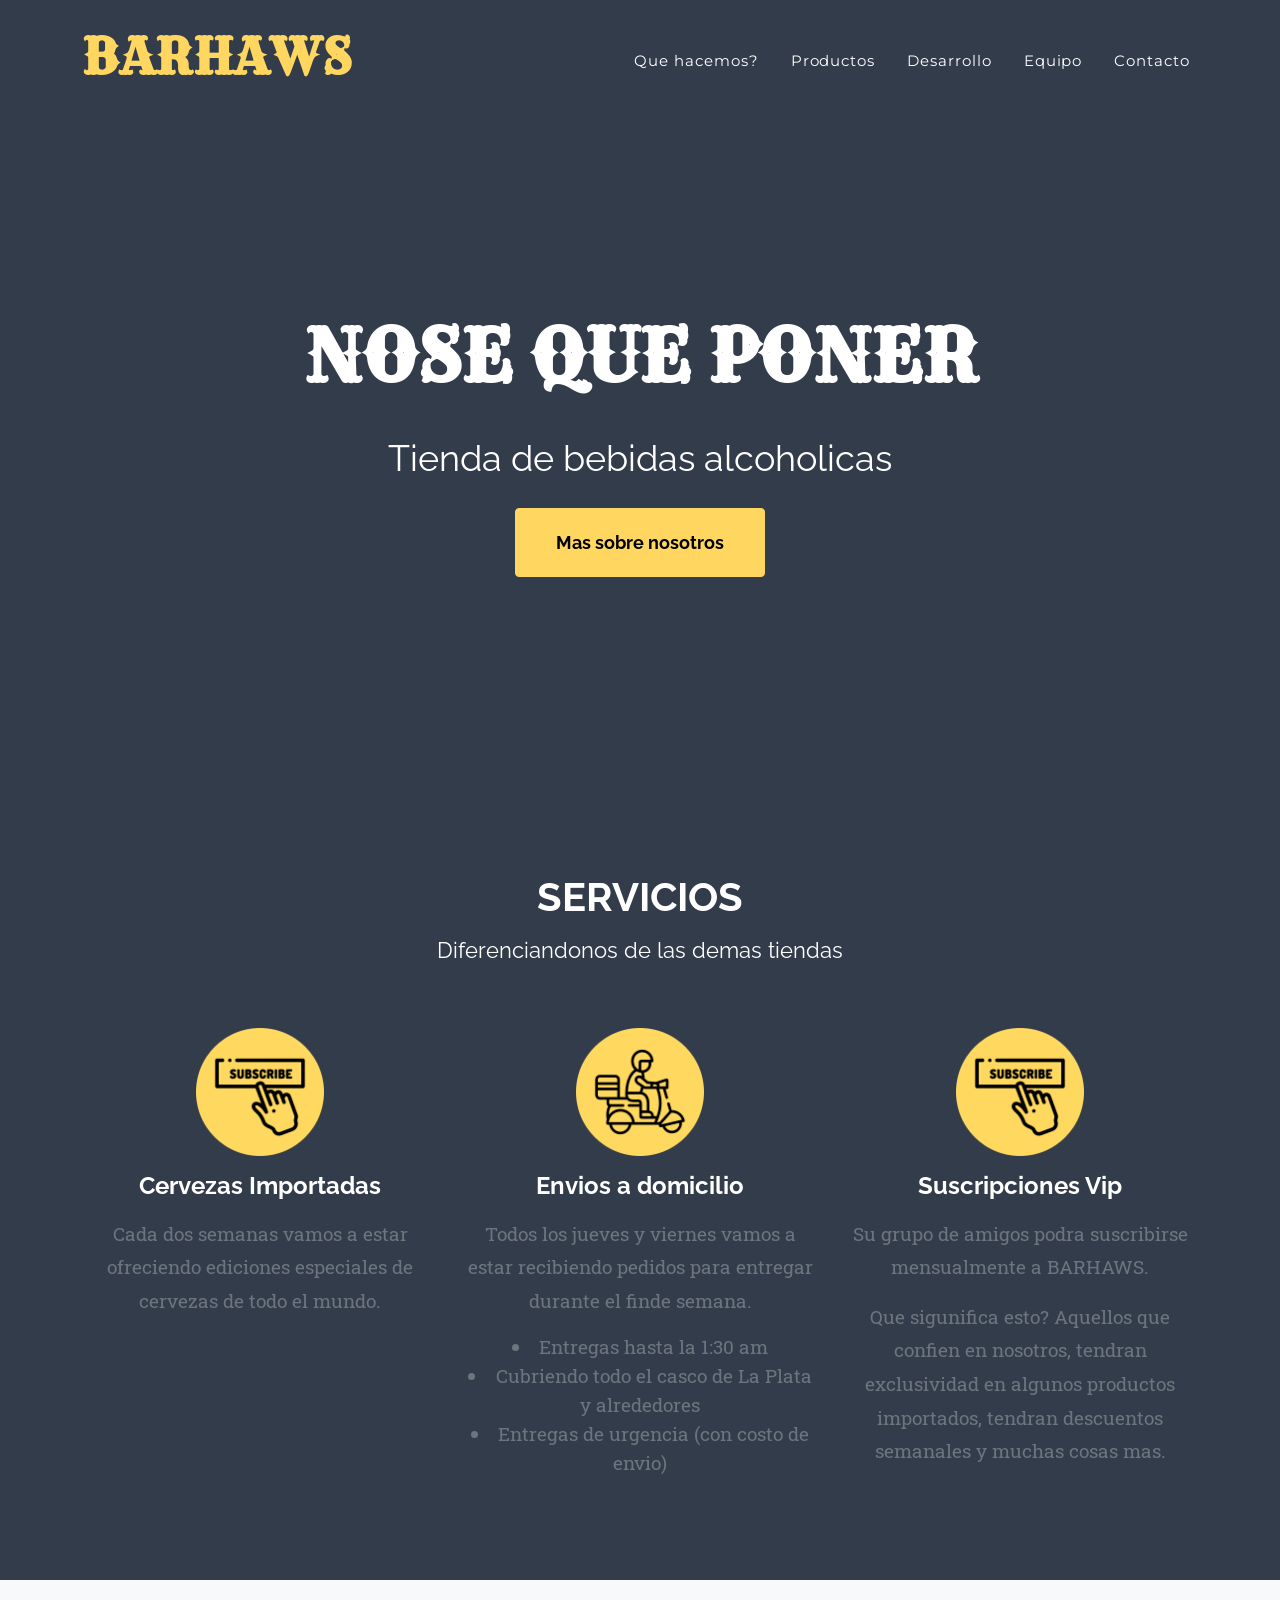
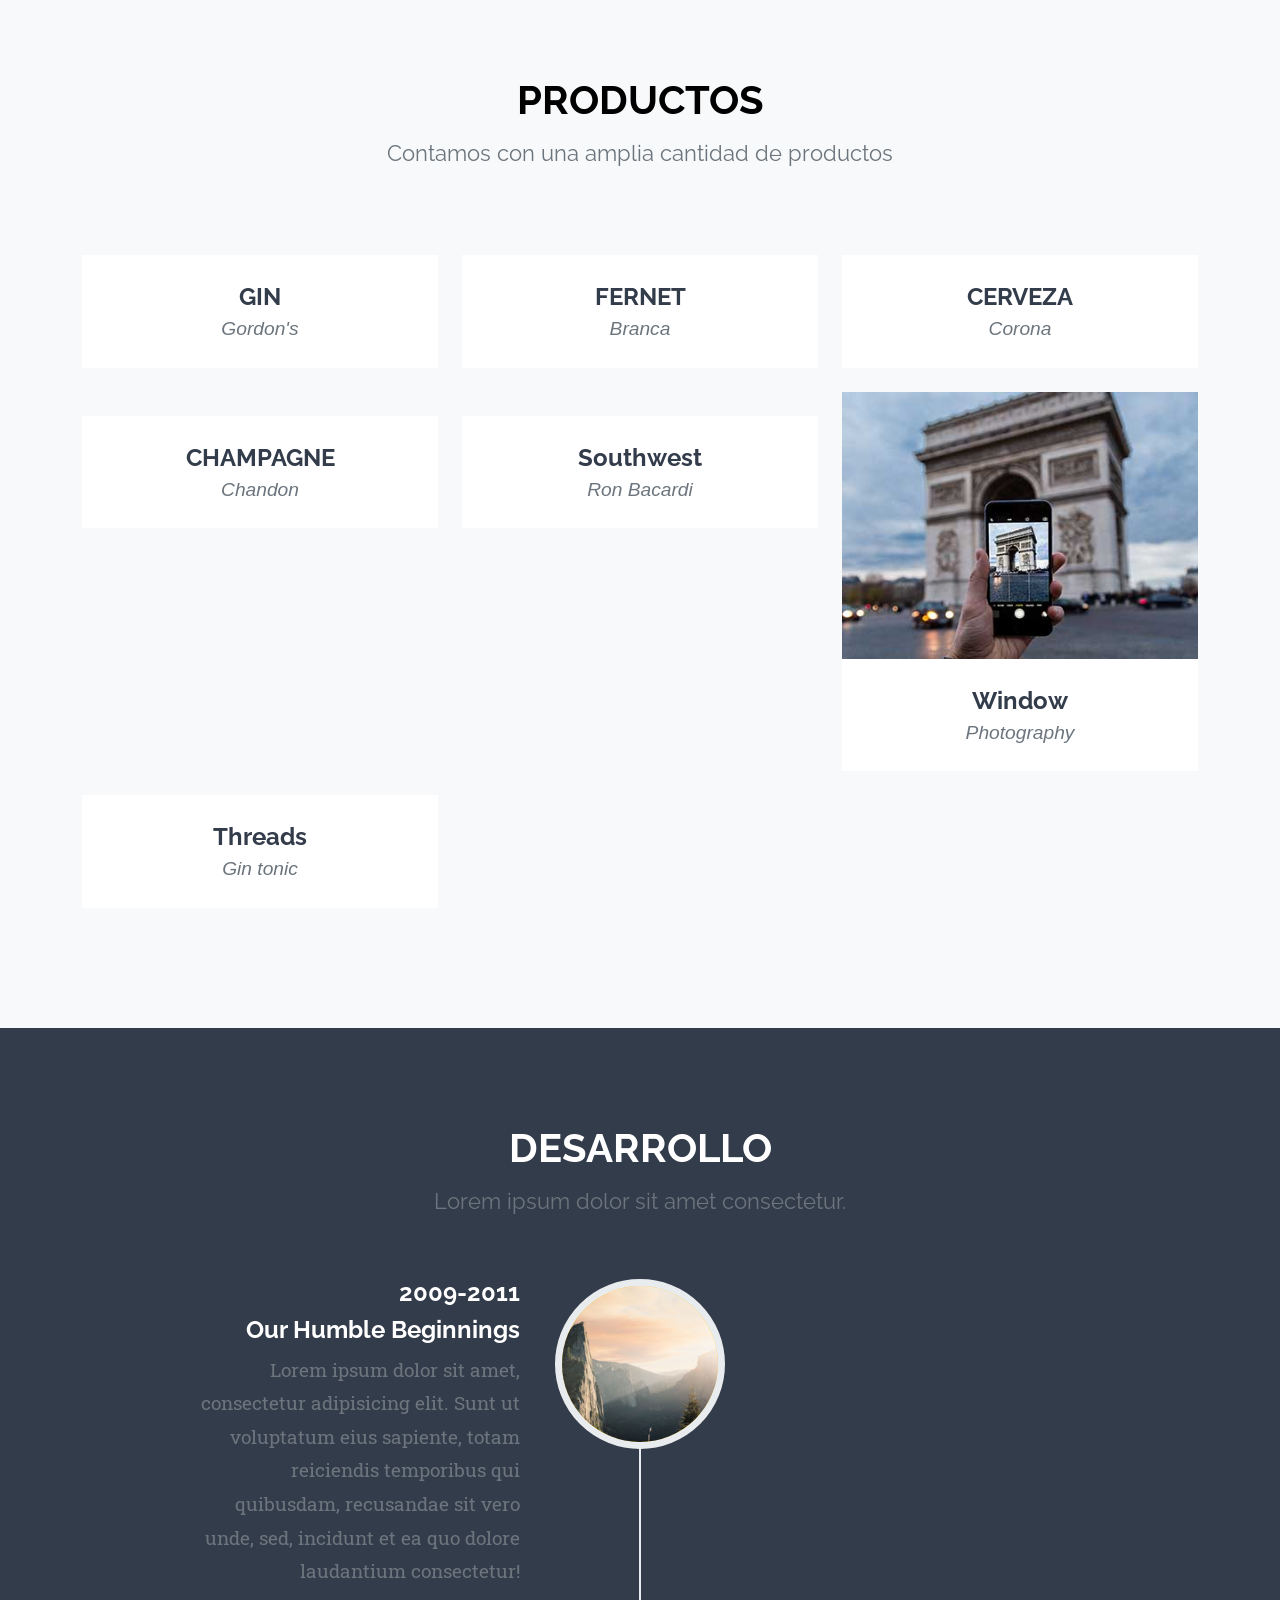
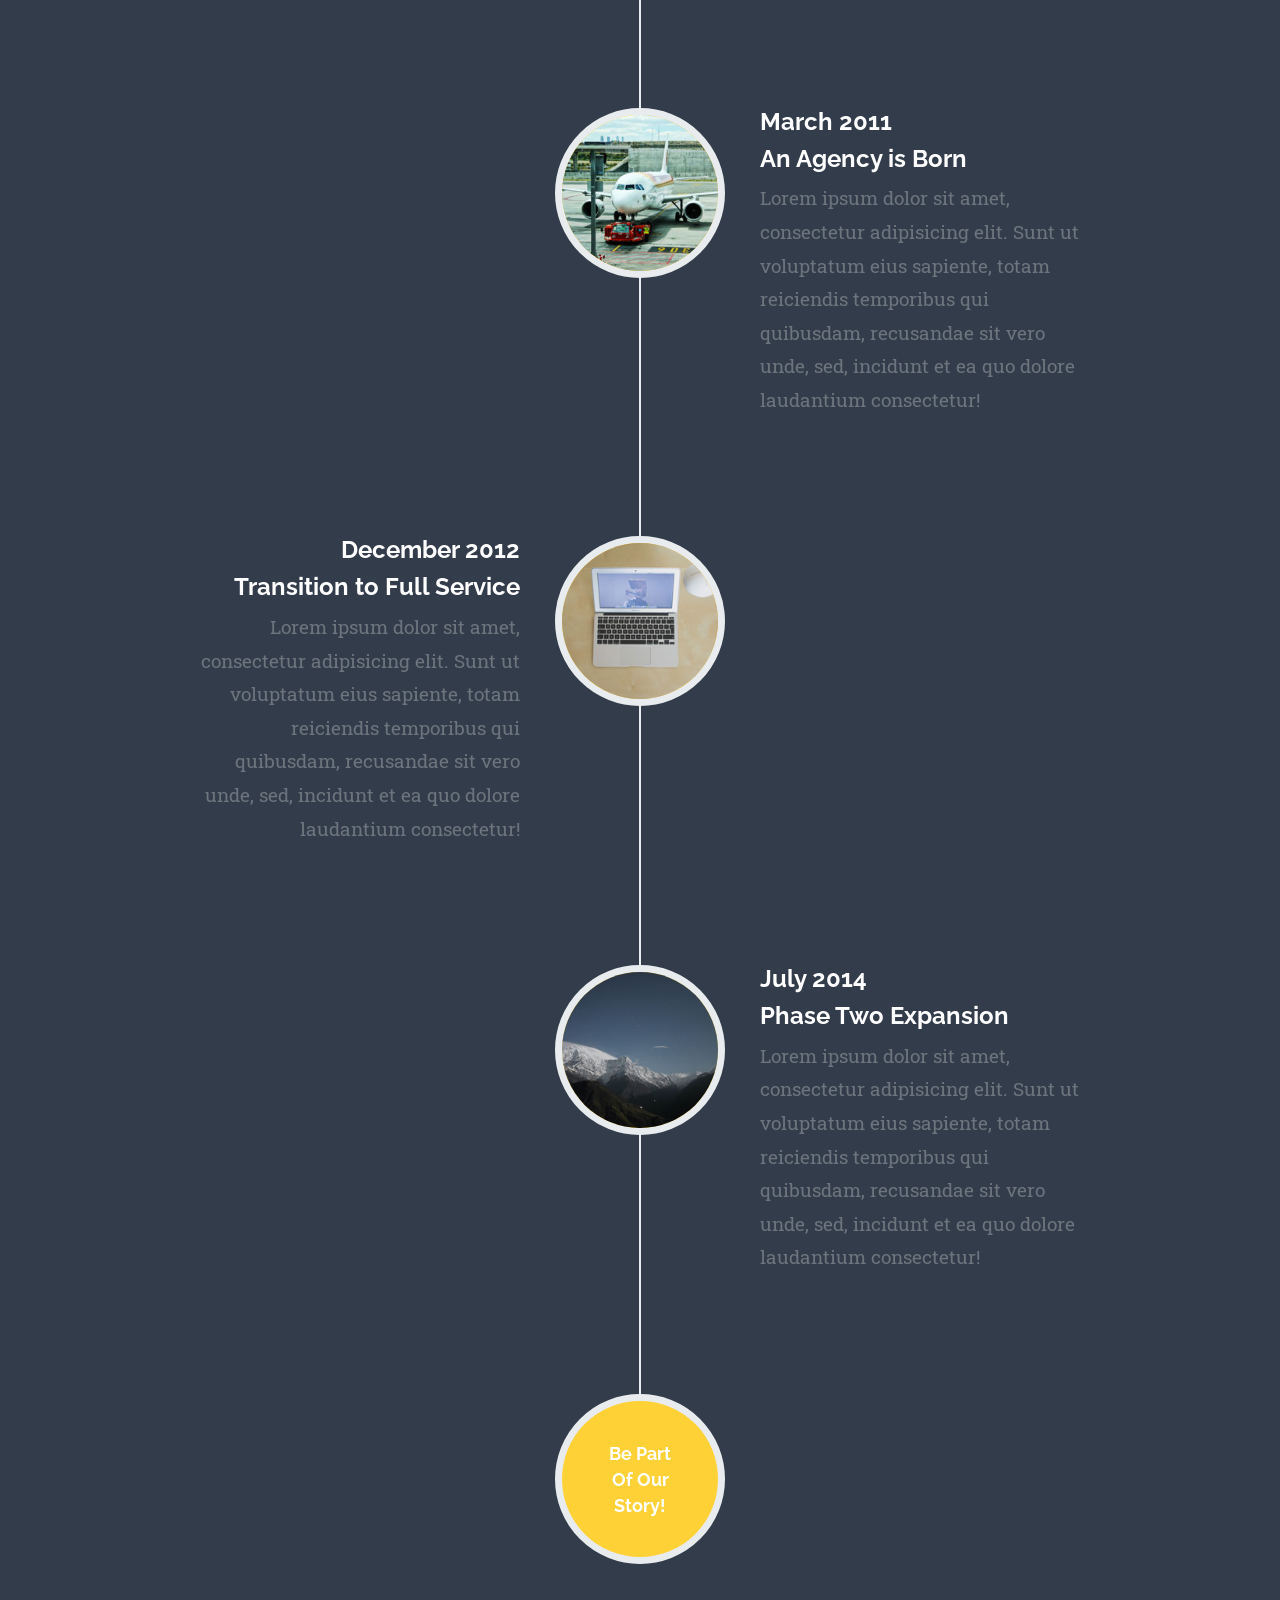
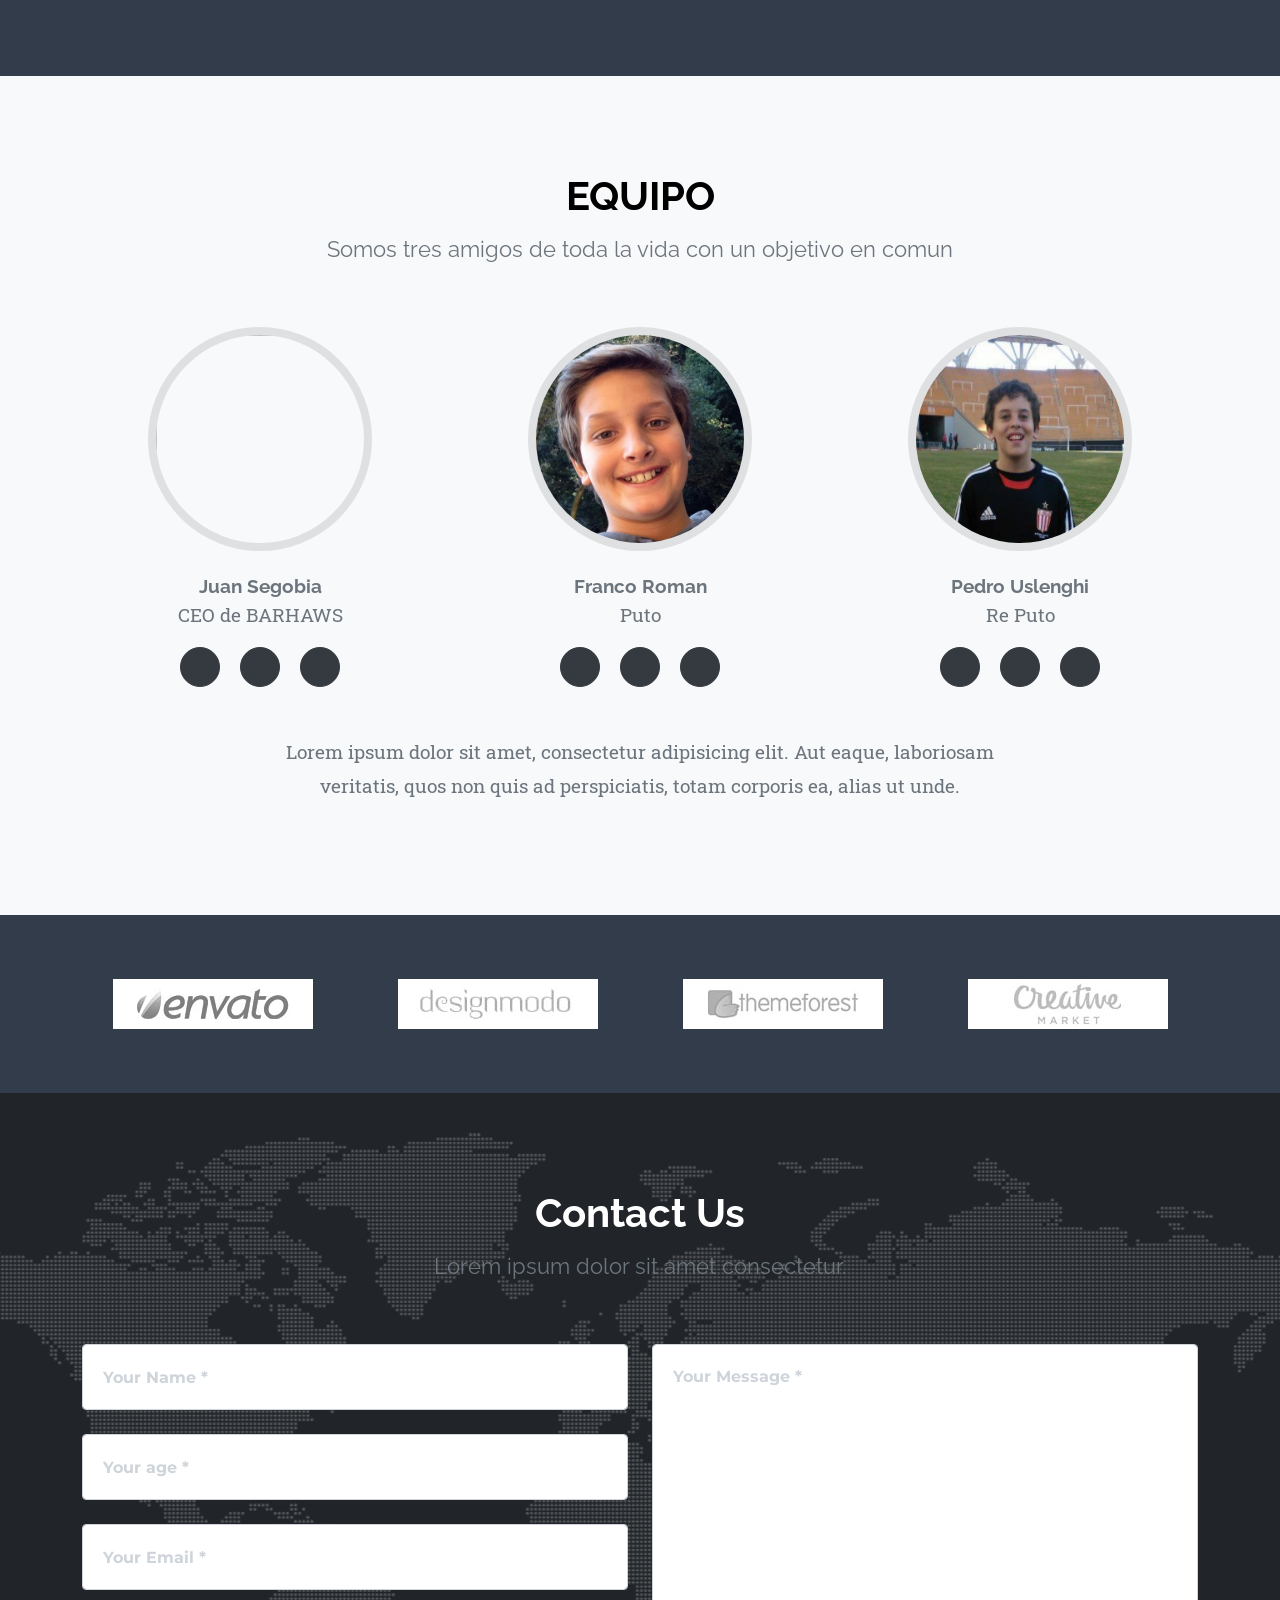
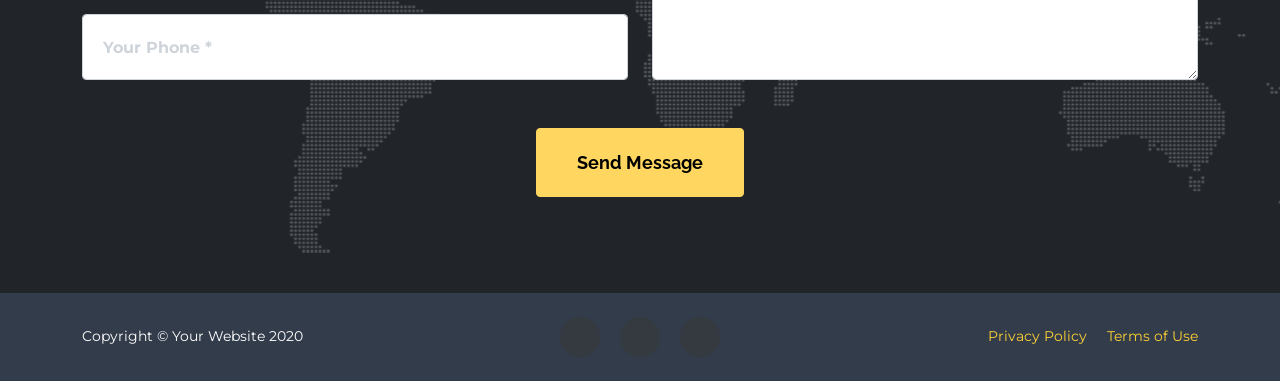
==== commit 1165d796: "Add files via upload" ====
--- a/Paginaweb-1/index.html
+++ b/Paginaweb-1/index.html
@@ -5,7 +5,7 @@
         <meta name="viewport" content="width=device-width, initial-scale=1, shrink-to-fit=no" />
         <meta name="description" content="" />
         <meta name="author" content="" />
-        <title>BARHAWS - Liquor Store</title>
+        <title>BARHAWS</title>
         <link rel="icon" type="image/x-icon" href="assets/img/beer-bottle.png" />
         <!-- Font Awesome icons (free version)-->
         <script src="https://use.fontawesome.com/releases/v5.13.0/js/all.js" crossorigin="anonymous"></script>
@@ -21,7 +21,7 @@
         <!-- Navigation-->
         <nav class="navbar navbar-expand-lg navbar-dark fixed-top" id="mainNav">
             <div class="container">
-                <a class="navbar-brand js-scroll-trigger" href="#page-top"><img src="assets/img/navbar-logo.svg" alt="" /></a>
+                <a class="navbar-brand js-scroll-trigger" href="#page-top"><h3 class="titulo"> BARHAWS </h3></a>
                 <button class="navbar-toggler navbar-toggler-right" type="button" data-toggle="collapse" data-target="#navbarResponsive" aria-controls="navbarResponsive" aria-expanded="false" aria-label="Toggle navigation">
                     Menu
                     <i class="fas fa-bars ml-1"></i>
@@ -40,7 +40,7 @@
         <!-- Masthead-->
         <header class="masthead">
             <div class="container">
-              <div class="masthead-heading text-titulo">BARHAWS</div>
+              <div class="masthead-heading text-titulo">NOSE QUE PONER</div>
                 <div class="masthead-subheading">Tienda de bebidas alcoholicas</div>
                 <a class="btn btn-primary btn-xl text-uppercase js-scroll-trigger" href="#services">Mas sobre nosotros</a>
             </div>
@@ -90,11 +90,11 @@
                                 <div class="portfolio-hover">
                                     <div class="portfolio-hover-content"><i class="fas fa-plus fa-3x"></i></div>
                                 </div>
-                                <img class="img-fluid" src="assets/img/logo.jpeg" alt="" />
-                            </a>
-                            <div class="portfolio-caption">
-                                <div class="portfolio-caption-heading">Threads</div>
-                                <div class="portfolio-caption-subheading text-muted">Illustration</div>
+                                <img class="img-fluid" src="assets/img/productos/gordon.jpg" alt="" />
+                            </a>
+                            <div class="portfolio-caption">
+                                <div class="nombre-bebida">GIN</div>
+                                <div class="portfolio-caption-subheading text-muted">Gordon's</div>
                             </div>
                         </div>
                     </div>
@@ -104,11 +104,11 @@
                                 <div class="portfolio-hover">
                                     <div class="portfolio-hover-content"><i class="fas fa-plus fa-3x"></i></div>
                                 </div>
-                                <img class="img-fluid" src="assets/img/portfolio/02-thumbnail.jpg" alt="" />
-                            </a>
-                            <div class="portfolio-caption">
-                                <div class="portfolio-caption-heading">Explore</div>
-                                <div class="portfolio-caption-subheading text-muted">Graphic Design</div>
+                                <img class="img-fluid" src="assets/img/productos/fernet-mini.png" alt="" />
+                            </a>
+                            <div class="portfolio-caption">
+                                <div class="nombre-bebida">FERNET</div>
+                                <div class="portfolio-caption-subheading text-muted">Branca</div>
                             </div>
                         </div>
                     </div>
@@ -118,11 +118,11 @@
                                 <div class="portfolio-hover">
                                     <div class="portfolio-hover-content"><i class="fas fa-plus fa-3x"></i></div>
                                 </div>
-                                <img class="img-fluid" src="assets/img/portfolio/03-thumbnail.jpg" alt="" />
-                            </a>
-                            <div class="portfolio-caption">
-                                <div class="portfolio-caption-heading">Finish</div>
-                                <div class="portfolio-caption-subheading text-muted">Identity</div>
+                                <img class="img-fluid" src="assets/img/productos/corona-mini.jpg" alt="" />
+                            </a>
+                            <div class="portfolio-caption">
+                                <div class="nombre-bebida">CERVEZA</div>
+                                <div class="portfolio-caption-subheading text-muted">Corona</div>
                             </div>
                         </div>
                     </div>
@@ -132,11 +132,11 @@
                                 <div class="portfolio-hover">
                                     <div class="portfolio-hover-content"><i class="fas fa-plus fa-3x"></i></div>
                                 </div>
-                                <img class="img-fluid" src="assets/img/portfolio/04-thumbnail.jpg" alt="" />
-                            </a>
-                            <div class="portfolio-caption">
-                                <div class="portfolio-caption-heading">Lines</div>
-                                <div class="portfolio-caption-subheading text-muted">Branding</div>
+                                <img class="img-fluid" src="assets/img/productos/chandon-mini.jpg" alt="" />
+                            </a>
+                            <div class="portfolio-caption">
+                                <div class="nombre-bebida">CHAMPAGNE</div>
+                                <div class="portfolio-caption-subheading text-muted">Chandon</div>
                             </div>
                         </div>
                     </div>
@@ -146,11 +146,11 @@
                                 <div class="portfolio-hover">
                                     <div class="portfolio-hover-content"><i class="fas fa-plus fa-3x"></i></div>
                                 </div>
-                                <img class="img-fluid" src="assets/img/portfolio/05-thumbnail.jpg" alt="" />
-                            </a>
-                            <div class="portfolio-caption">
-                                <div class="portfolio-caption-heading">Southwest</div>
-                                <div class="portfolio-caption-subheading text-muted">Website Design</div>
+                                <img class="img-fluid" src="assets/img/productos/5.jpg" alt="" />
+                            </a>
+                            <div class="portfolio-caption">
+                                <div class="nombre-bebida">Southwest</div>
+                                <div class="portfolio-caption-subheading text-muted"> Ron Bacardi</div>
                             </div>
                         </div>
                     </div>
@@ -163,8 +163,22 @@
                                 <img class="img-fluid" src="assets/img/portfolio/06-thumbnail.jpg" alt="" />
                             </a>
                             <div class="portfolio-caption">
-                                <div class="portfolio-caption-heading">Window</div>
+                                <div class="nombre-bebida">Window</div>
                                 <div class="portfolio-caption-subheading text-muted">Photography</div>
+                            </div>
+                        </div>
+                    </div>
+                    <div class="col-lg-4 col-sm-6 mb-4">
+                        <div class="portfolio-item">
+                            <a class="portfolio-link" data-toggle="modal" href="#portfolioModal1">
+                                <div class="portfolio-hover">
+                                    <div class="portfolio-hover-content"><i class="fas fa-plus fa-3x"></i></div>
+                                </div>
+                                <img class="img-fluid" src="assets/img/productos/1.jpg" alt="" />
+                            </a>
+                            <div class="portfolio-caption">
+                                <div class="nombre-bebida">Threads</div>
+                                <div class="portfolio-caption-subheading text-muted">Gin tonic</div>
                             </div>
                         </div>
                     </div>
@@ -243,7 +257,7 @@
                 <div class="row">
                     <div class="col-lg-4">
                         <div class="team-member">
-                            <img class="mx-auto rounded-circle" src="assets/img/team/juan.jpeg" alt="" />
+                            <img class="mx-auto rounded-circle" src="assets/img/team/juan.jpg" alt="" />
                             <h4 class="text-muted">Juan Segobia</h4>
                             <p class="text-muted">CEO de BARHAWS</p>
                             <a class="btn btn-dark btn-social mx-2" href="https://twitter.com/JuanSegobiaa" target="blank"><i class="fab fa-twitter"></i></a>
@@ -255,7 +269,7 @@
                         <div class="team-member">
                             <img class="mx-auto rounded-circle" src="assets/img/team/fran.jpg" alt="" />
                             <h4 class="text-muted">Franco Roman</h4>
-                            <p class="text-muted"> Completar </p>
+                            <p class="text-muted">Puto</p>
                             <a class="btn btn-dark btn-social mx-2" href="https://twitter.com/francoroman2" target="blank"><i class="fab fa-twitter"></i></a>
                             <a class="btn btn-dark btn-social mx-2" href="https://www.facebook.com/franco.romangelp" target="blank"><i class="fab fa-facebook-f"></i></a>
                             <a class="btn btn-dark btn-social mx-2" href="https://www.instagram.com/francoroman2/?hl=es-la" target="blank"><i class="fab fa-instagram"></i></a>
@@ -265,7 +279,7 @@
                         <div class="team-member">
                             <img class="mx-auto rounded-circle" src="assets/img/team/pedro1.jpg" alt="" />
                             <h4 class="text-muted">Pedro Uslenghi</h4>
-                            <p class="text-muted"> Completar </p>
+                            <p class="text-muted">Re Puto</p>
                             <a class="btn btn-dark btn-social mx-2" href="https://twitter.com/UslenghiPedro" target="blank"><i class="fab fa-twitter"></i></a>
                             <a class="btn btn-dark btn-social mx-2" href="https://www.facebook.com/pedro.uslenghi.9" target="blank"><i class="fab fa-facebook-f"></i></a>
                             <a class="btn btn-dark btn-social mx-2" href="https://www.instagram.com/pedro.uslenghi/?hl=es-la" target="blank"><i class="fab fa-instagram"></i></a>
@@ -370,10 +384,10 @@
                             <div class="col-lg-8">
                                 <div class="modal-body">
                                     <!-- Project Details Go Here-->
-                                    <h2 class="text-uppercase">Project Name</h2>
-                                    <p class="item-intro text-muted">Lorem ipsum dolor sit amet consectetur.</p>
-                                    <img class="img-fluid d-block mx-auto" src="assets/img/portfolio/01-full.jpg" alt="" />
-                                    <p>Use this area to describe your project. Lorem ipsum dolor sit amet, consectetur adipisicing elit. Est blanditiis dolorem culpa incidunt minus dignissimos deserunt repellat aperiam quasi sunt officia expedita beatae cupiditate, maiores repudiandae, nostrum, reiciendis facere nemo!</p>
+                                    <h2 class="text-uppercase">Gin Gordon's</h2>
+                                    <p class="item-intro text-muted">El siguiente video nos enseña cómo hacer el mejor Gin tonic.</p>
+                                    <video class="img-fluid d-block mx-auto" src="assets/img/productos/video-gin.mp4" alt="" />
+                                    <p>Gin Gonrdon's el mejor balance de precio - calidad</p>
                                     <ul class="list-inline">
                                         <li>Date: January 2020</li>
                                         <li>Client: Threads</li>
@@ -400,9 +414,9 @@
                             <div class="col-lg-8">
                                 <div class="modal-body">
                                     <!-- Project Details Go Here-->
-                                    <h2 class="text-uppercase">Project Name</h2>
-                                    <p class="item-intro text-muted">Lorem ipsum dolor sit amet consectetur.</p>
-                                    <img class="img-fluid d-block mx-auto" src="assets/img/portfolio/02-full.jpg" alt="" />
+                                    <h2 class="text-uppercase">Fernet Branca</h2>
+                                    <p class="item-intro text-muted">A continuacion veras la mejor manera de preparar un fernet</p>
+                                    <img class="img-fluid d-block mx-auto" src="assets/img/productos/fernet.jpg" alt="" />
                                     <p>Use this area to describe your project. Lorem ipsum dolor sit amet, consectetur adipisicing elit. Est blanditiis dolorem culpa incidunt minus dignissimos deserunt repellat aperiam quasi sunt officia expedita beatae cupiditate, maiores repudiandae, nostrum, reiciendis facere nemo!</p>
                                     <ul class="list-inline">
                                         <li>Date: January 2020</li>
@@ -430,9 +444,9 @@
                             <div class="col-lg-8">
                                 <div class="modal-body">
                                     <!-- Project Details Go Here-->
-                                    <h2 class="text-uppercase">Project Name</h2>
-                                    <p class="item-intro text-muted">Lorem ipsum dolor sit amet consectetur.</p>
-                                    <img class="img-fluid d-block mx-auto" src="assets/img/portfolio/03-full.jpg" alt="" />
+                                    <h2 class="text-uppercase">Cerveza Corona</h2>
+                                    <p class="item-intro text-muted">La mejor cerveza para compartir buenos momentos con amigos</p>
+                                    <img class="img-fluid d-block mx-auto" src="assets/img/productos/corona.jpg" alt="" />
                                     <p>Use this area to describe your project. Lorem ipsum dolor sit amet, consectetur adipisicing elit. Est blanditiis dolorem culpa incidunt minus dignissimos deserunt repellat aperiam quasi sunt officia expedita beatae cupiditate, maiores repudiandae, nostrum, reiciendis facere nemo!</p>
                                     <ul class="list-inline">
                                         <li>Date: January 2020</li>
